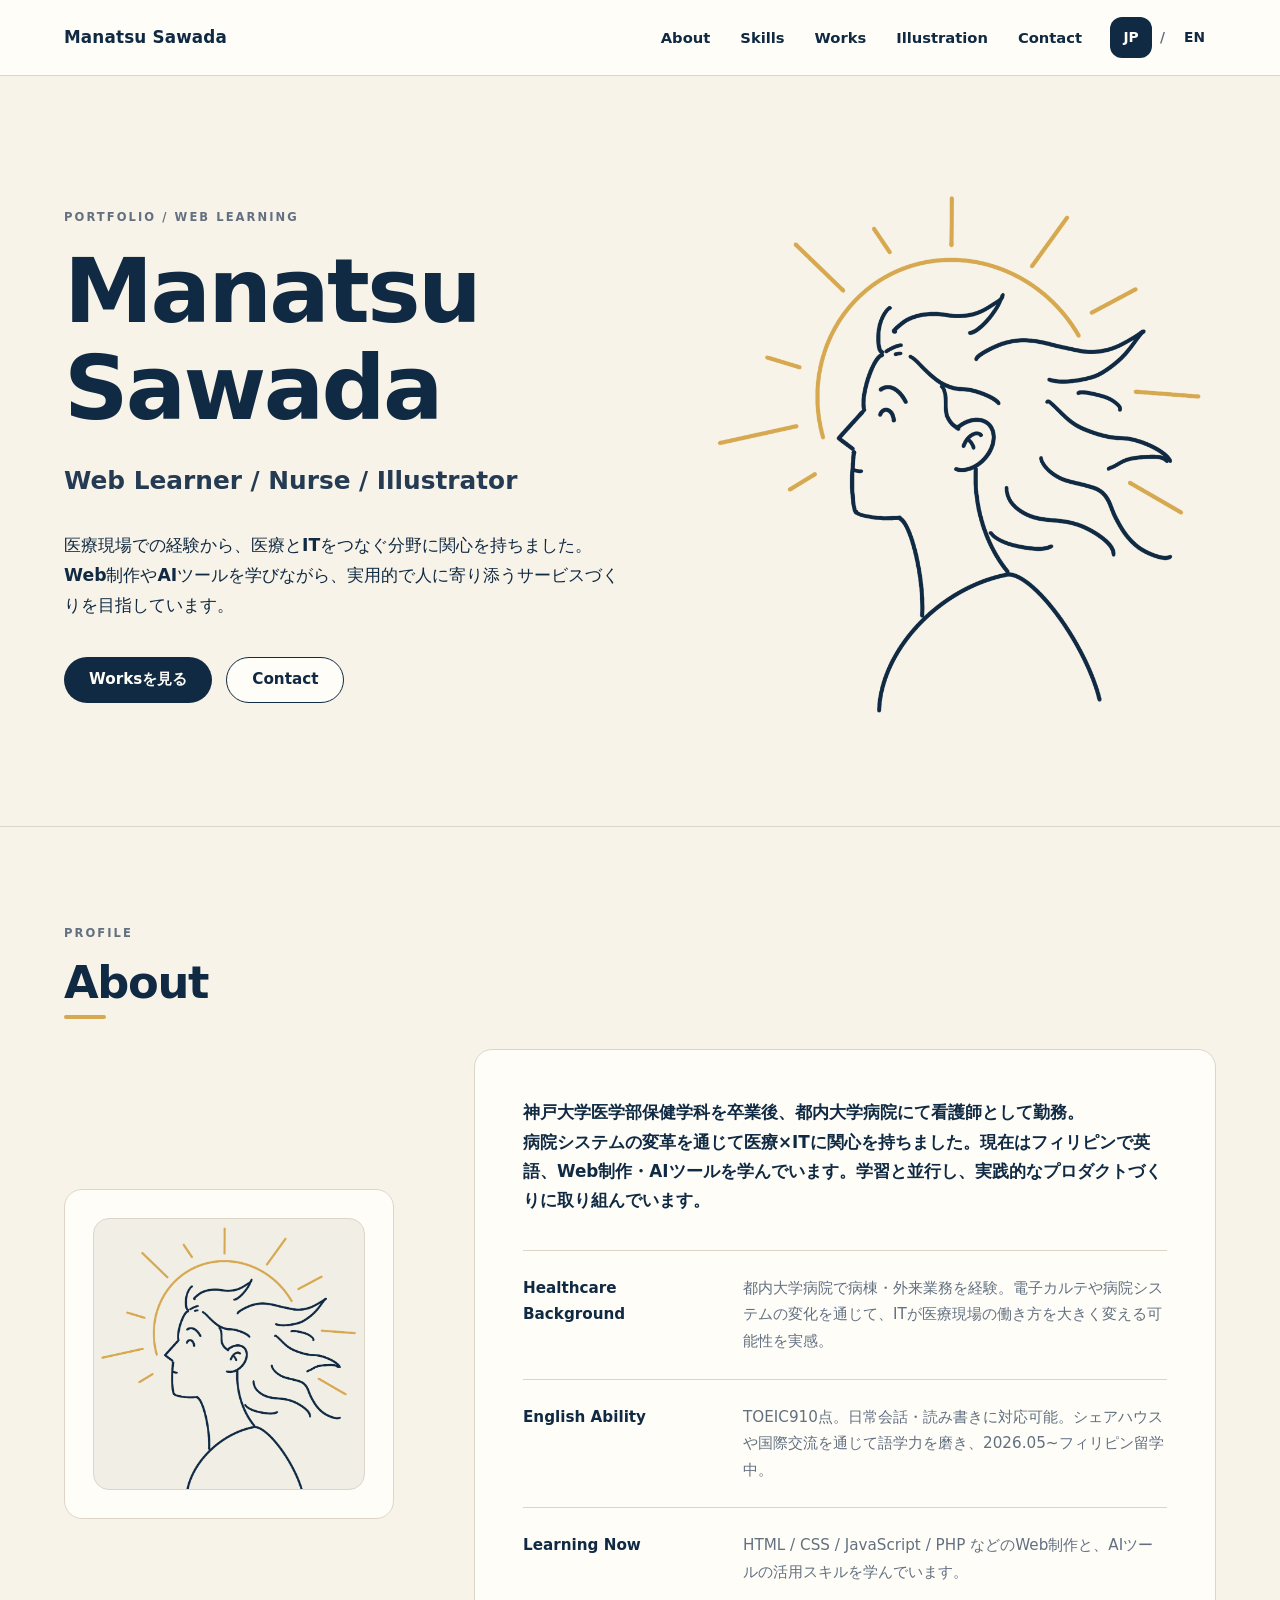
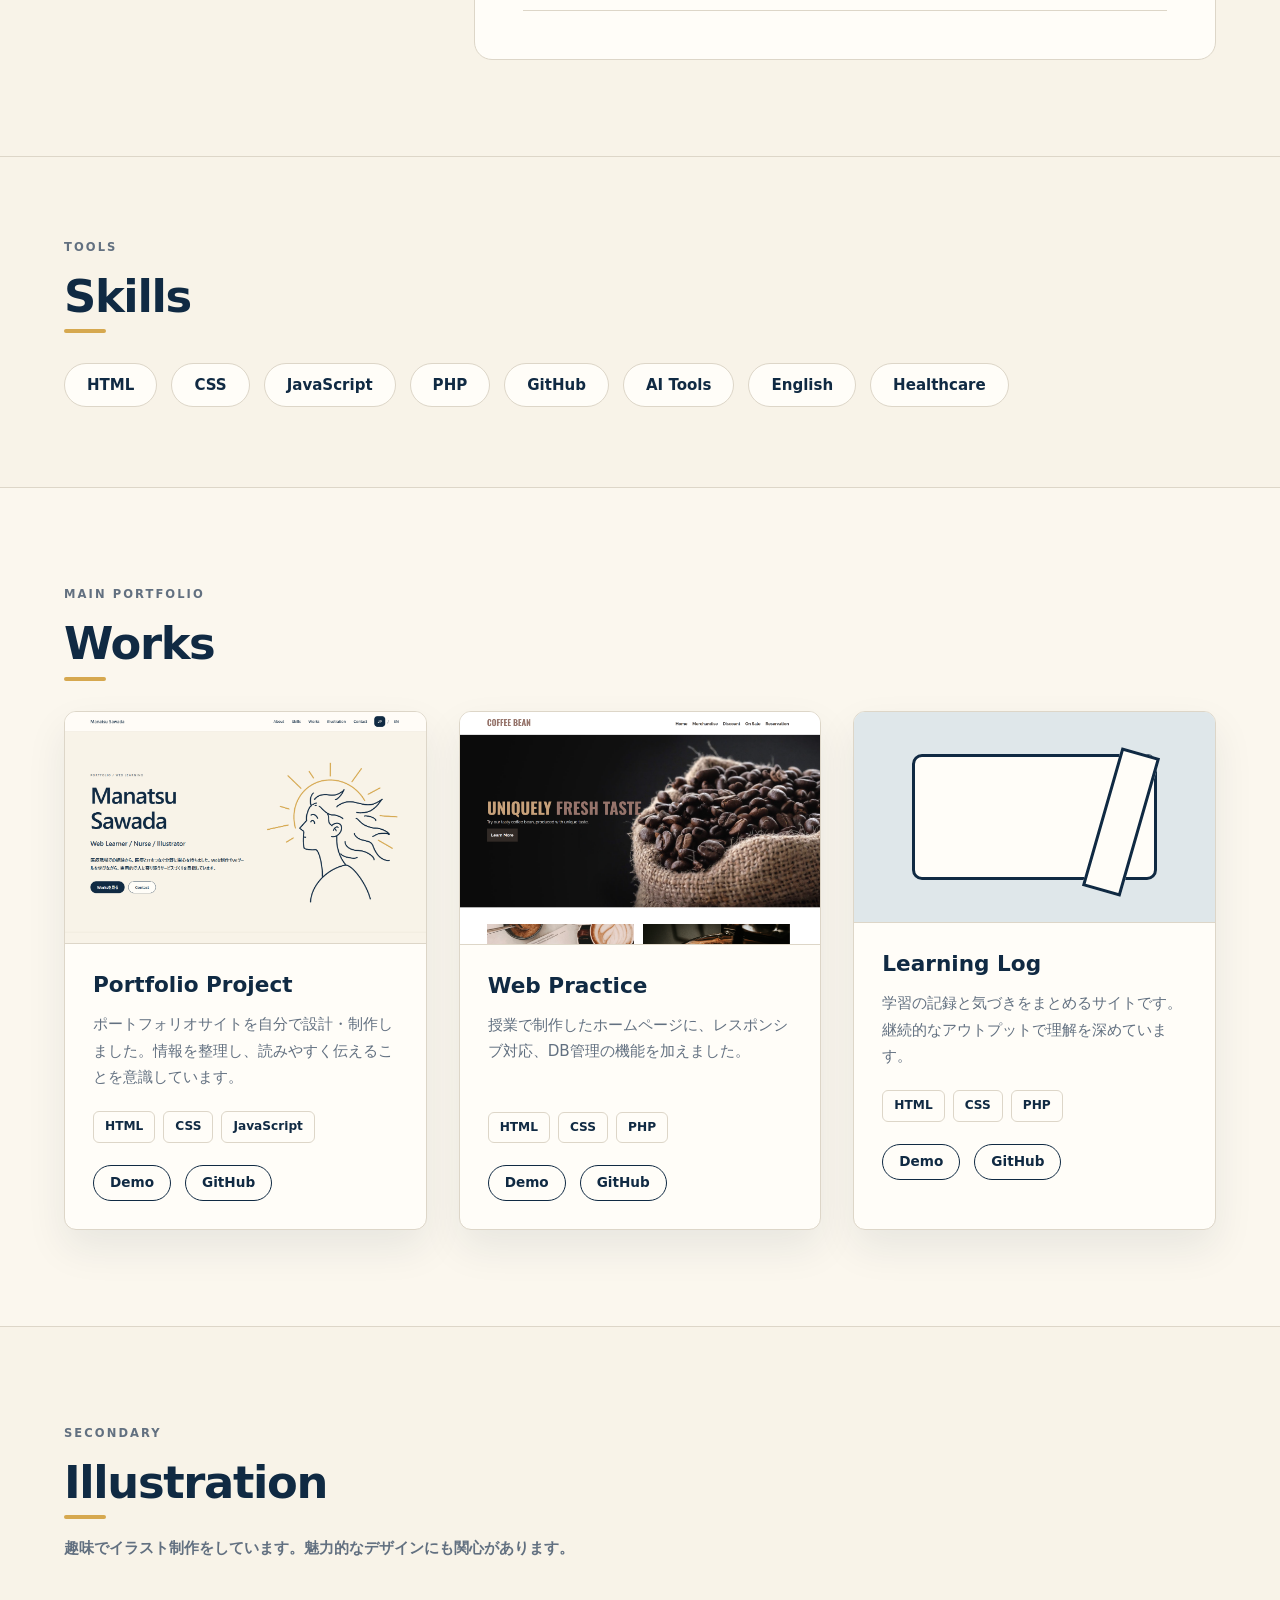
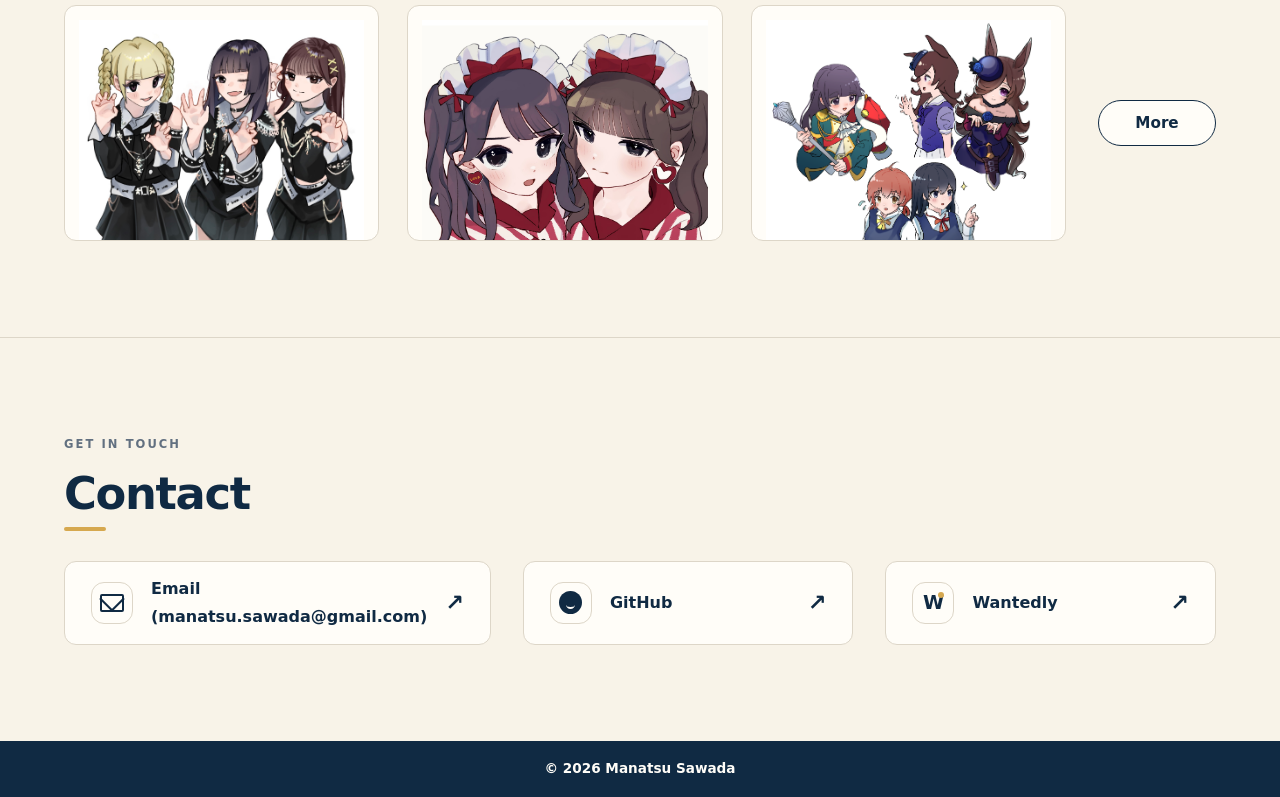
==== index.html @ 0fc1867e "Add portfolio thumbnail image and update layout styles" ====
<!DOCTYPE html>
<html lang="ja">
  <head>
    <meta charset="UTF-8" />
    <meta name="viewport" content="width=device-width, initial-scale=1.0" />
    <meta
      name="description"
      content="Manatsu Sawadaのポートフォリオサイト。看護師経験を活かしながらWeb制作とAIツールを学ぶWeb学習者の自己紹介・制作実績サイトです。"
    />
    <title>Manatsu Sawada | Portfolio</title>
    <link rel="stylesheet" href="style.css" />
  </head>
  <body>
    <header class="site-header">
      <a class="site-logo" href="#hero" aria-label="Manatsu Sawada home">
        Manatsu Sawada
      </a>

      <button
        class="menu-toggle"
        type="button"
        aria-label="Open navigation"
        aria-controls="site-nav"
        aria-expanded="false"
      >
        <span></span>
        <span></span>
      </button>

      <nav class="site-nav" id="site-nav" aria-label="Main navigation">
        <a href="#about">About</a>
        <a href="#skills">Skills</a>
        <a href="#works">Works</a>
        <a href="#illustration">Illustration</a>
        <a href="#contact">Contact</a>
      </nav>

      <div class="language-switcher" aria-label="Language switcher">
        <button class="lang-button is-active" type="button" data-lang="ja">
          JP
        </button>
        <span aria-hidden="true">/</span>
        <button class="lang-button" type="button" data-lang="en">
          EN
        </button>
      </div>
    </header>

    <main>
      <section class="hero section" id="hero">
        <div class="container hero-grid">
          <div class="hero-copy">
            <p
              class="eyebrow"
              data-i18n
              data-ja="PORTFOLIO / WEB LEARNING"
              data-en="PORTFOLIO / WEB LEARNING"
            >
              PORTFOLIO / WEB LEARNING
            </p>
            <h1>Manatsu Sawada</h1>
            <p class="hero-subtitle">Web Learner / Nurse / Illustrator</p>
            <p
              class="hero-text"
              data-i18n
              data-ja="医療現場での経験から、医療とITをつなぐ分野に関心を持ちました。Web制作やAIツールを学びながら、実用的で人に寄り添うサービスづくりを目指しています。"
              data-en="I am learning web development and AI tools while drawing on my nursing background. I aim to create practical, thoughtful digital work for real people."
            >
              医療現場での経験から、医療とITをつなぐ分野に関心を持ちました。Web制作やAIツールを学びながら、実用的で人に寄り添うサービスづくりを目指しています。
            </p>
            <div class="hero-actions">
              <a
                class="button button-primary"
                href="#works"
                data-i18n
                data-ja="Worksを見る"
                data-en="View Works"
                >Worksを見る</a
              >
              <a
                class="button button-secondary"
                href="#contact"
                data-i18n
                data-ja="Contact"
                data-en="Contact"
                >Contact</a
              >
            </div>
          </div>

          <div class="hero-visual">
            <div class="image-placeholder hero-placeholder">
              <!-- Replace this file later. Recommended: 1200x900px PNG, transparent or warm-white background. -->
              <img
                src="images/Hero_image.png"
                alt="Line illustration for Manatsu Sawada portfolio"
                onerror="this.parentElement.classList.add('is-missing'); this.remove()"
              />
            </div>
          </div>
        </div>
      </section>

      <section class="section" id="about">
        <div class="container">
          <div class="section-heading">
            <p class="eyebrow">PROFILE</p>
            <h2 data-i18n data-ja="About" data-en="About">About</h2>
          </div>
          <div class="about-grid">
            <div class="portrait-card">
              <div class="image-placeholder portrait-placeholder">
                <img
                  src="images/Hero_image.png"
                  alt="Portrait illustration of Manatsu Sawada"
                  onerror="this.parentElement.classList.add('is-missing'); this.remove()"
                />
              </div>
            </div>
            <div class="about-content">
              <p
                class="lead"
                data-i18n
                data-ja="神戸大学医学部保健学科を卒業後、都内大学病院にて看護師として勤務。
病院システムの変革を通じて医療×ITに関心を持ちました。現在はフィリピンで英語、Web制作・AIツールを学んでいます。学習と並行し、実践的なプロダクトづくりに取り組んでいます。"
                data-en="With clinical nursing experience, I want to deliver useful information and systems through the web. I am currently learning web development and AI tools while practicing clear, user-friendly production."
              >
                神戸大学医学部保健学科を卒業後、都内大学病院にて看護師として勤務。
病院システムの変革を通じて医療×ITに関心を持ちました。現在はフィリピンで英語、Web制作・AIツールを学んでいます。学習と並行し、実践的なプロダクトづくりに取り組んでいます。
              </p>
              <div class="profile-list">
                <article>
                  <h3>Healthcare Background</h3>
                  <p
                    data-i18n
                    data-ja="都内大学病院で病棟・外来業務を経験。電子カルテや病院システムの変化を通じて、ITが医療現場の働き方を大きく変える可能性を実感。"
                    data-en="Experienced inpatient and outpatient nursing at a university hospital in Tokyo. Through changes in electronic medical records and hospital systems, recognized how technology can transform healthcare workflows."
                  >
                    都内大学病院で病棟・外来業務を経験。電子カルテや病院システムの変化を通じて、ITが医療現場の働き方を大きく変える可能性を実感。
                  </p>
                </article>
                <article>
                  <h3>English Ability</h3>
                  <p
                    data-i18n
                    data-ja="TOEIC910点。日常会話・読み書きに対応可能。シェアハウスや国際交流を通じて語学力を磨き、2026.05~フィリピン留学中。"
                    data-en="TOEIC 910. Able to handle daily conversation, reading, and writing. Currently studying English and IT in the Philippines."
                  >
                    TOEIC910点。日常会話・読み書きに対応可能。シェアハウスや国際交流を通じて語学力を磨き、2026.05~フィリピン留学中。
                  </p>
                </article>
                <article>
                  <h3>Learning Now</h3>
                  <p
                    data-i18n
                    data-ja="HTML / CSS / JavaScript / PHP などのWeb制作と、AIツールの活用スキルを学んでいます。"
                    data-en="I am learning HTML, CSS, JavaScript, PHP, and practical ways to use AI tools in web production."
                  >
                    HTML / CSS / JavaScript / PHP などのWeb制作と、AIツールの活用スキルを学んでいます。
                  </p>
                </article>
              </div>
            </div>
          </div>
        </div>
      </section>

      <section class="section section-compact" id="skills">
        <div class="container">
          <div class="section-heading">
            <p class="eyebrow">TOOLS</p>
            <h2 data-i18n data-ja="Skills" data-en="Skills">Skills</h2>
          </div>
          <ul class="skill-tags" aria-label="Skills">
            <li>HTML</li>
            <li>CSS</li>
            <li>JavaScript</li>
            <li>PHP</li>
            <li>GitHub</li>
            <li>AI Tools</li>
            <li>English</li>
            <li>Healthcare</li>
          </ul>
        </div>
      </section>

      <section class="section works-section" id="works">
        <div class="container">
          <div class="section-heading">
            <p class="eyebrow">MAIN PORTFOLIO</p>
            <h2 data-i18n data-ja="Works" data-en="Works">Works</h2>
          </div>
          <div class="works-grid">
            <article class="work-card">
              <div class="work-visual work-thumbnail">
                <img
                  src="images/my-portfolio-thumbnail.png"
                  alt="Portfolio Project website thumbnail"
                  onerror="this.parentElement.classList.add('is-missing'); this.remove()"
                />
              </div>
              <div class="work-body">
                <h3
                  data-i18n
                  data-ja="Portfolio Project"
                  data-en="Portfolio Project"
                >
                  Portfolio Project
                </h3>
                <p
                  data-i18n
                  data-ja="ポートフォリオサイトを自分で設計・制作しました。情報を整理し、読みやすく伝えることを意識しています。"
                  data-en="A self-designed portfolio site focused on organizing information and communicating clearly."
                >
                  ポートフォリオサイトを自分で設計・制作しました。情報を整理し、読みやすく伝えることを意識しています。
                </p>
                <ul class="mini-tags">
                  <li>HTML</li>
                  <li>CSS</li>
                  <li>JavaScript</li>
                </ul>
                <div class="card-actions">
                  <a href="#" class="text-link">Demo</a>
                  <a href="#" class="text-link">GitHub</a>
                </div>
              </div>
            </article>

            <article class="work-card">
              <div class="work-visual responsive-window work-thumbnail">
                <img
                  src="images/coffee-bean-thumbnail.png"
                  alt="Coffee Bean website thumbnail"
                  onerror="this.parentElement.classList.add('is-missing'); this.remove()"
                />
              </div>
              <div class="work-body">
                <h3 data-i18n data-ja="Web Practice" data-en="Web Practice">
                  Web Practice
                </h3>
                <p
                  data-i18n
                  data-ja="授業で制作したホームページに、レスポンシブ対応、DB管理の機能を加えました。"
                  data-en="A practice project for responsive websites, focused on layout, UI structure, and clear interaction."
                >
                  授業で制作したホームページに、レスポンシブ対応、DB管理の機能を加えました。
                </p>
                <ul class="mini-tags">
                  <li>HTML</li>
                  <li>CSS</li>
                  <!-- <li>JavaScript</li> -->
                  <li>PHP</li>
                </ul>
                <div class="card-actions">
                  <a
                    href="https://coffee-bean-demo.freedev.app/index.php"
                    class="text-link"
                    target="_blank"
                    rel="noopener noreferrer"
                    >Demo</a
                  >
                  <a
                    href="https://github.com/manatsu-sawada/coffee-bean.github.io"
                    class="text-link"
                    target="_blank"
                    rel="noopener noreferrer"
                    >GitHub</a
                  >
                </div>
              </div>
            </article>

            <article class="work-card">
              <div class="work-visual note-window" aria-hidden="true"></div>
              <div class="work-body">
                <h3 data-i18n data-ja="Learning Log" data-en="Learning Log">
                  Learning Log
                </h3>
                <p
                  data-i18n
                  data-ja="学習の記録と気づきをまとめるサイトです。継続的なアウトプットで理解を深めています。"
                  data-en="A learning log concept for recording progress, notes, and reflections through continuous output."
                >
                  学習の記録と気づきをまとめるサイトです。継続的なアウトプットで理解を深めています。
                </p>
                <ul class="mini-tags">
                  <li>HTML</li>
                  <li>CSS</li>
                  <li>PHP</li>
                </ul>
                <div class="card-actions">
                  <a href="#" class="text-link">Demo</a>
                  <a href="#" class="text-link">GitHub</a>
                </div>
              </div>
            </article>
          </div>
        </div>
      </section>

      <section class="section illustration-section" id="illustration">
        <div class="container">
          <div class="section-heading">
            <p class="eyebrow">SECONDARY</p>
            <h2 data-i18n data-ja="Illustration" data-en="Illustration">
              Illustration
            </h2>
            <p
              class="section-description"
              data-i18n
              data-ja="趣味でイラスト制作をしています。魅力的なデザインにも関心があります。"
              data-en="I create illustrations as a hobby and am interested in appealing, thoughtful design."
            >
              趣味でイラスト制作をしています。魅力的なデザインにも関心があります。
            </p>
          </div>
          <div class="illustration-layout">
            <div class="illustration-grid">
              <button class="image-placeholder illustration-placeholder illustration-trigger" type="button" aria-label="Open illustration 1">
                <img
                  src="assets/images/idol/noronoro.PNG"
                  alt="Illustration work thumbnail 1"
                  onerror="this.parentElement.classList.add('is-missing'); this.remove()"
                />
              </button>
              <button class="image-placeholder illustration-placeholder illustration-trigger" type="button" aria-label="Open illustration 2">
                <img
                  src="assets/images/idol/kou2_choucreme.PNG"
                  alt="Illustration work thumbnail 2"
                  onerror="this.parentElement.classList.add('is-missing'); this.remove()"
                />
              </button>
              <button class="image-placeholder illustration-placeholder illustration-trigger" type="button" aria-label="Open illustration 3">
                <img
                  src="assets/images/anime/favorite_chara.PNG"
                  alt="Illustration work thumbnail 3"
                  onerror="this.parentElement.classList.add('is-missing'); this.remove()"
                />
              </button>
            </div>
            <a
              class="button button-secondary more-button"
              href="illustration/index.html"
              data-i18n
              data-ja="More"
              data-en="More"
              >More</a
            >
          </div>
        </div>
      </section>

      <section class="section contact-section" id="contact">
        <div class="container">
          <div class="section-heading">
            <p class="eyebrow">GET IN TOUCH</p>
            <h2 data-i18n data-ja="Contact" data-en="Contact">Contact</h2>
          </div>
          <div class="contact-grid">
            <a
              class="contact-card"
              href="https://mail.google.com/mail/?view=cm&fs=1&to=manatsu.sawada@gmail.com"
              target="_blank"
              rel="noopener noreferrer"
            >
              <span class="icon icon-mail" aria-hidden="true"></span>
              <span>Email (manatsu.sawada@gmail.com)</span>
              <span class="arrow" aria-hidden="true">↗</span>
            </a>
            <a
              class="contact-card"
              href="https://github.com/manatsu-sawada"
              target="_blank"
              rel="noopener noreferrer"
            >
              <span class="icon icon-github" aria-hidden="true"></span>
              <span>GitHub</span>
              <span class="arrow" aria-hidden="true">↗</span>
            </a>
            <a
              class="contact-card"
              href="https://www.wantedly.com/id/mn_sawada_g"
              target="_blank"
              rel="noopener noreferrer"
            >
              <span class="icon icon-wantedly" aria-hidden="true">W</span>
              <span>Wantedly</span>
              <span class="arrow" aria-hidden="true">↗</span>
            </a>
          </div>
        </div>
      </section>
    </main>

    <footer class="site-footer">
      <p>© 2026 Manatsu Sawada</p>
    </footer>

    <div class="image-modal" aria-hidden="true">
      <button class="modal-close" type="button" aria-label="Close expanded image">
        ×
      </button>
      <img src="" alt="" />
    </div>

    <script src="script.js"></script>
  </body>
</html>
---- style.css ----
:root {
  --bg: #f8f3e8;
  --paper: #fffdf8;
  --paper-muted: #f1eee6;
  --navy: #102a43;
  --navy-soft: #243b53;
  --text: #1f2933;
  --muted: #627080;
  --line: #ddd6c8;
  --mustard: #d6a84f;
  --taupe: #b59b7b;
  --beige: #e8ddce;
  --blue-gray: #dfe7ea;
  --shadow: 0 18px 40px rgba(16, 42, 67, 0.08);
  --radius: 12px;
  --container: 1200px;
}

* {
  box-sizing: border-box;
}

html {
  scroll-behavior: smooth;
}

body {
  margin: 0;
  background: var(--bg);
  color: var(--text);
  font-family: system-ui, -apple-system, BlinkMacSystemFont, "Segoe UI", sans-serif;
  line-height: 1.75;
  overflow-x: hidden;
}

img {
  display: block;
  max-width: 100%;
}

a {
  color: inherit;
  text-decoration: none;
}

.container {
  width: min(var(--container), calc(100% - clamp(56px, 10vw, 128px)));
  margin-inline: auto;
}

.section {
  padding: 96px 0;
  border-top: 1px solid var(--line);
}

.section-compact {
  padding: 80px 0;
}

.site-header {
  position: sticky;
  top: 0;
  z-index: 10;
  display: grid;
  grid-template-columns: auto 1fr auto;
  align-items: center;
  gap: 28px;
  min-height: 76px;
  padding: 0 max(clamp(28px, 5vw, 64px), calc((100vw - var(--container)) / 2));
  background: rgba(255, 253, 248, 0.94);
  border-bottom: 1px solid var(--line);
  backdrop-filter: blur(12px);
}

.site-logo {
  color: var(--navy);
  font-size: 1.05rem;
  font-weight: 800;
  letter-spacing: 0.01em;
}

.site-nav {
  display: flex;
  justify-content: flex-end;
  gap: 30px;
  color: var(--navy);
  font-size: 0.92rem;
  font-weight: 700;
}

.site-nav a {
  position: relative;
  padding: 8px 0;
}

.site-nav a::after {
  position: absolute;
  right: 0;
  bottom: 2px;
  left: 0;
  height: 2px;
  background: var(--mustard);
  content: "";
  opacity: 0;
  transform: scaleX(0.4);
  transition: 0.2s ease;
}

.site-nav a:hover::after,
.site-nav a:focus-visible::after {
  opacity: 1;
  transform: scaleX(1);
}

.language-switcher {
  display: inline-flex;
  align-items: center;
  gap: 8px;
  color: var(--muted);
  font-size: 0.86rem;
  font-weight: 800;
}

.lang-button {
  min-width: 42px;
  padding: 8px 11px;
  border: 0;
  border-radius: 12px;
  background: transparent;
  color: var(--navy);
  cursor: pointer;
  font: inherit;
}

.lang-button.is-active {
  background: var(--navy);
  color: var(--paper);
}

.menu-toggle {
  display: none;
  width: 42px;
  height: 42px;
  border: 1px solid var(--line);
  border-radius: 12px;
  background: var(--paper);
}

.menu-toggle span {
  display: block;
  width: 18px;
  height: 2px;
  margin: 5px auto;
  background: var(--navy);
}

.hero {
  padding: 104px 0 96px;
  border-top: 0;
}

.hero-grid {
  display: grid;
  grid-template-columns: minmax(0, 1fr) minmax(360px, 0.9fr);
  align-items: center;
  gap: 72px;
}

.eyebrow {
  margin: 0 0 16px;
  color: var(--muted);
  font-size: 0.72rem;
  font-weight: 800;
  letter-spacing: 0.18em;
  text-transform: uppercase;
}

.hero h1,
.section-heading h2 {
  margin: 0;
  color: var(--navy);
  line-height: 1.08;
  letter-spacing: -0.03em;
}

.hero h1 {
  max-width: 720px;
  font-size: clamp(3.1rem, 7vw, 5.6rem);
  font-weight: 850;
}

.hero-subtitle {
  margin: 22px 0 0;
  color: var(--navy-soft);
  font-size: clamp(1.18rem, 2vw, 1.55rem);
  font-weight: 800;
}

.hero-text {
  max-width: 640px;
  margin: 28px 0 0;
  color: var(--navy);
  font-size: 1.08rem;
  font-weight: 550;
}

.hero-actions,
.card-actions {
  display: flex;
  flex-wrap: wrap;
  gap: 14px;
}

.hero-actions {
  margin-top: 36px;
}

.button {
  display: inline-flex;
  align-items: center;
  justify-content: center;
  min-height: 46px;
  padding: 0 25px;
  border-radius: 999px;
  font-size: 0.95rem;
  font-weight: 800;
}

.button-primary {
  background: var(--navy);
  color: var(--paper);
}

.hero-actions .button-primary {
  transition:
    background-color 0.18s ease,
    color 0.18s ease,
    transform 0.18s ease;
}

.hero-actions .button-primary:hover,
.hero-actions .button-primary:focus-visible {
  background: var(--mustard);
  color: var(--navy);
  transform: translateY(-1px);
}

.button-secondary {
  border: 1px solid var(--navy);
  background: var(--paper);
  color: var(--navy);
}

.icon {
  position: relative;
  display: inline-grid;
  place-items: center;
  width: 42px;
  height: 42px;
  border: 1px solid var(--line);
  border-radius: 13px;
  background: var(--paper);
  color: var(--navy);
  font-size: 1.2rem;
  font-weight: 900;
}

.icon-mail::before {
  width: 20px;
  height: 14px;
  border: 2px solid currentColor;
  border-radius: 2px;
  content: "";
}

.icon-mail::after {
  position: absolute;
  width: 16px;
  height: 16px;
  border-right: 2px solid currentColor;
  border-bottom: 2px solid currentColor;
  content: "";
  transform: translateY(-4px) rotate(45deg);
}

.icon-github::before {
  width: 23px;
  height: 23px;
  border-radius: 50%;
  background: var(--navy);
  content: "";
}

.icon-github::after {
  position: absolute;
  width: 9px;
  height: 5px;
  border-bottom: 2px solid var(--paper);
  border-radius: 0 0 12px 12px;
  content: "";
  transform: translateY(3px);
}

.icon-wantedly {
  border-color: var(--line);
}

.icon-wantedly::after {
  position: absolute;
  top: 9px;
  right: 9px;
  width: 6px;
  height: 6px;
  border-radius: 50%;
  background: var(--mustard);
  content: "";
}

.hero-visual {
  position: relative;
  overflow: visible;
}

.hero-visual::before {
  display: none;
  content: none;
}

.image-placeholder {
  position: relative;
  display: grid;
  place-items: center;
  overflow: hidden;
  border: 1px solid var(--line);
  background: var(--paper);
}

.image-placeholder img {
  width: 100%;
  height: 100%;
  object-fit: cover;
}

.hero-placeholder {
  min-height: 0;
  border: 0;
  background: transparent;
  overflow: visible;
}

.hero-placeholder img {
  width: 100%;
  height: auto;
  max-height: min(680px, 86vh);
  object-fit: contain;
}

.hero-placeholder.is-missing::before {
  width: min(440px, 90%);
  height: 300px;
  border: 4px solid var(--navy);
  border-radius: 26px;
  background:
    linear-gradient(135deg, transparent 47%, var(--mustard) 48% 51%, transparent 52%),
    linear-gradient(var(--line), var(--line)) 54px 82px / calc(100% - 108px) 2px no-repeat,
    var(--paper);
  box-shadow: 22px 20px 0 rgba(181, 155, 123, 0.18);
  content: "";
}

.hero-placeholder.is-missing::after {
  position: absolute;
  right: 10%;
  top: 10%;
  width: 132px;
  height: 132px;
  border-radius: 50%;
  background: var(--mustard);
  box-shadow:
    0 -62px 0 -61px var(--mustard),
    62px 0 0 -61px var(--mustard),
    0 62px 0 -61px var(--mustard),
    -62px 0 0 -61px var(--mustard);
  content: "";
}

.section-heading {
  margin-bottom: 42px;
}

.section-heading h2 {
  position: relative;
  display: inline-block;
  font-size: clamp(2rem, 4vw, 2.8rem);
  font-weight: 850;
}

.section-heading h2::after {
  position: absolute;
  bottom: -12px;
  left: 0;
  width: 42px;
  height: 4px;
  border-radius: 99px;
  background: var(--mustard);
  content: "";
}

.section-description {
  max-width: 560px;
  margin: 28px 0 0;
  color: var(--muted);
  font-size: 0.95rem;
  font-weight: 600;
  line-height: 1.8;
}

.about-grid {
  display: grid;
  grid-template-columns: 330px minmax(0, 1fr);
  gap: 80px;
  align-items: center;
}

.portrait-card,
.about-content,
.work-card,
.contact-card {
  border: 1px solid var(--line);
  background: var(--paper);
}

.portrait-card {
  padding: 28px;
  border-radius: 18px;
}

.portrait-placeholder {
  aspect-ratio: 1;
  border-radius: 16px;
  background: var(--paper-muted);
}

.portrait-placeholder.is-missing::before {
  width: 46%;
  aspect-ratio: 1;
  border-radius: 50%;
  background: var(--mustard);
  content: "";
  opacity: 0.9;
}

.portrait-placeholder.is-missing::after {
  position: absolute;
  bottom: 22%;
  width: 56%;
  height: 34%;
  border: 4px solid var(--navy);
  border-top: 0;
  border-radius: 0 0 90px 90px;
  content: "";
}

.about-content {
  padding: 48px;
  border-radius: 18px;
}

.lead {
  margin: 0 0 34px;
  color: var(--navy);
  font-size: 1.05rem;
  font-weight: 600;
  white-space: pre-line;
}

.profile-list {
  display: grid;
  gap: 0;
  border-top: 1px solid var(--line);
}

.profile-list article {
  display: grid;
  grid-template-columns: 190px 1fr;
  gap: 30px;
  padding: 24px 0;
  border-bottom: 1px solid var(--line);
}

.profile-list h3,
.profile-list p {
  margin: 0;
}

.profile-list h3 {
  color: var(--navy);
  font-size: 0.95rem;
}

.profile-list p {
  color: var(--muted);
  font-size: 0.95rem;
}

.skill-tags,
.mini-tags {
  display: flex;
  flex-wrap: wrap;
  gap: 14px;
  padding: 0;
  margin: 0;
  list-style: none;
}

.skill-tags li,
.mini-tags li {
  border: 1px solid var(--line);
  background: var(--paper);
  color: var(--navy);
  font-weight: 800;
}

.skill-tags li {
  padding: 8px 22px;
  border-radius: 999px;
  font-size: 0.94rem;
}

.works-section {
  background: rgba(255, 253, 248, 0.38);
}

.works-grid {
  display: grid;
  grid-template-columns: repeat(3, 1fr);
  gap: 32px;
}

.work-card {
  display: grid;
  overflow: hidden;
  border-radius: var(--radius);
  box-shadow: var(--shadow);
}

.work-visual {
  min-height: 190px;
  border-bottom: 1px solid var(--line);
  background: var(--blue-gray);
}

.work-thumbnail {
  display: grid;
  place-items: center;
  overflow: hidden;
}

.work-thumbnail img {
  width: 100%;
  height: 100%;
  object-fit: cover;
}

.code-window,
.responsive-window,
.note-window {
  position: relative;
}

.responsive-window:not(.is-missing)::before,
.responsive-window:not(.is-missing)::after {
  content: none;
}

.code-window::before,
.responsive-window::before,
.note-window::before {
  position: absolute;
  inset: 42px 58px;
  border: 3px solid var(--navy);
  border-radius: 10px;
  background: var(--paper);
  content: "";
}

.code-window::after {
  position: absolute;
  left: 50%;
  top: 50%;
  color: var(--navy);
  content: "</>";
  font-size: 3rem;
  font-weight: 700;
  transform: translate(-50%, -38%);
}

.responsive-window::after {
  position: absolute;
  right: 78px;
  bottom: 36px;
  width: 52px;
  height: 92px;
  border: 3px solid var(--navy);
  border-radius: 12px;
  background: var(--paper);
  content: "";
}

.note-window::after {
  position: absolute;
  right: 74px;
  top: 38px;
  width: 34px;
  height: 138px;
  border: 3px solid var(--navy);
  background: var(--paper);
  content: "";
  transform: rotate(16deg);
}

.work-body {
  padding: 28px;
}

.work-body h3 {
  margin: 0 0 12px;
  color: var(--navy);
  font-size: 1.35rem;
  line-height: 1.25;
}

.work-body p {
  min-height: 82px;
  margin: 0 0 18px;
  color: var(--muted);
  font-size: 0.95rem;
}

.mini-tags {
  gap: 8px;
  margin-bottom: 22px;
}

.mini-tags li {
  padding: 4px 11px;
  border-radius: 6px;
  font-size: 0.76rem;
}

.text-link {
  display: inline-flex;
  align-items: center;
  min-height: 36px;
  padding: 0 16px;
  border: 1px solid var(--navy);
  border-radius: 999px;
  color: var(--navy);
  font-size: 0.85rem;
  font-weight: 800;
}

.illustration-layout {
  display: grid;
  grid-template-columns: 1fr auto;
  gap: 32px;
  align-items: center;
}

.illustration-grid {
  display: grid;
  grid-template-columns: repeat(3, 1fr);
  gap: 28px;
}

.illustration-placeholder {
  width: 100%;
  aspect-ratio: 4 / 3;
  padding: 14px;
  border-radius: var(--radius);
  background: var(--paper);
  cursor: zoom-in;
  transition:
    border-color 0.2s ease,
    box-shadow 0.2s ease,
    transform 0.2s ease;
}

.illustration-placeholder:hover,
.illustration-placeholder:focus-visible {
  border-color: var(--navy);
  box-shadow: 0 14px 30px rgba(16, 42, 67, 0.1);
  transform: translateY(-2px);
}

.illustration-placeholder img {
  object-fit: contain;
}

.illustration-placeholder.is-missing::before {
  width: 42%;
  height: 42%;
  border-radius: 50%;
  background: var(--beige, #e8ddce);
  content: "";
}

.illustration-placeholder.is-missing::after {
  position: absolute;
  width: 52%;
  height: 34%;
  border: 3px solid var(--navy);
  border-top: 0;
  border-radius: 0 0 80px 80px;
  content: "";
  opacity: 0.85;
  transform: rotate(-10deg);
}

.more-button {
  min-width: 118px;
}

.image-modal {
  position: fixed;
  inset: 0;
  z-index: 50;
  display: none;
  place-items: center;
  padding: 28px;
  background: rgba(16, 42, 67, 0.72);
}

.image-modal.is-open {
  display: grid;
}

.image-modal img {
  max-width: min(1100px, 94vw);
  max-height: 86vh;
  border-radius: var(--radius);
  background: var(--paper);
  box-shadow: 0 24px 70px rgba(0, 0, 0, 0.28);
  object-fit: contain;
}

.modal-close {
  position: fixed;
  top: 20px;
  right: 20px;
  width: 44px;
  height: 44px;
  border: 1px solid rgba(255, 255, 255, 0.45);
  border-radius: 50%;
  background: var(--paper);
  color: var(--navy);
  cursor: pointer;
  font-size: 1.8rem;
  line-height: 1;
}

.contact-grid {
  display: grid;
  grid-template-columns: repeat(3, 1fr);
  gap: 32px;
}

.contact-card {
  display: grid;
  grid-template-columns: auto 1fr auto;
  align-items: center;
  gap: 18px;
  min-height: 84px;
  padding: 0 26px;
  border-radius: var(--radius);
  color: var(--navy);
  font-weight: 850;
}

.contact-card .arrow {
  font-size: 1.4rem;
}

.site-footer {
  display: grid;
  min-height: 56px;
  place-items: center;
  background: var(--navy);
  color: var(--paper);
  font-size: 0.85rem;
  font-weight: 650;
}

:focus-visible {
  outline: 3px solid rgba(214, 168, 79, 0.65);
  outline-offset: 4px;
}

@media (max-width: 960px) {
  .site-header {
    grid-template-columns: auto auto auto;
  }

  .menu-toggle {
    display: block;
    justify-self: end;
  }

  .site-nav {
    position: absolute;
    top: 76px;
    right: 24px;
    left: 24px;
    display: none;
    flex-direction: column;
    gap: 8px;
    padding: 20px;
    border: 1px solid var(--line);
    border-radius: var(--radius);
    background: var(--paper);
    box-shadow: var(--shadow);
  }

  .site-nav.is-open {
    display: flex;
  }

  .hero-grid,
  .about-grid {
    grid-template-columns: 1fr;
  }

  .hero-grid {
    gap: 44px;
  }

  .hero-placeholder {
    min-height: 0;
  }

  .about-grid {
    gap: 28px;
  }

  .portrait-card {
    max-width: 320px;
  }

  .works-grid,
  .contact-grid {
    grid-template-columns: 1fr;
  }

  .illustration-layout {
    grid-template-columns: 1fr;
  }
}

@media (max-width: 640px) {
  .container {
    width: min(100% - 32px, var(--container));
  }

  .section {
    padding: 72px 0;
  }

  .site-header {
    gap: 12px;
    padding-inline: 16px;
  }

  .site-logo {
    font-size: 0.95rem;
  }

  .language-switcher {
    gap: 4px;
  }

  .lang-button {
    min-width: 36px;
    padding-inline: 8px;
  }

  .hero {
    padding-top: 72px;
  }

  .hero-actions {
    align-items: flex-start;
  }

  .button {
    width: 100%;
  }

  .hero-actions {
    flex-direction: column;
  }

  .profile-list article {
    grid-template-columns: 1fr;
    gap: 8px;
  }

  .about-content,
  .work-body {
    padding: 24px;
  }

  .skill-tags {
    gap: 10px;
  }

  .skill-tags li {
    padding: 7px 15px;
    font-size: 0.86rem;
  }

  .illustration-grid {
    grid-template-columns: 1fr;
  }
}
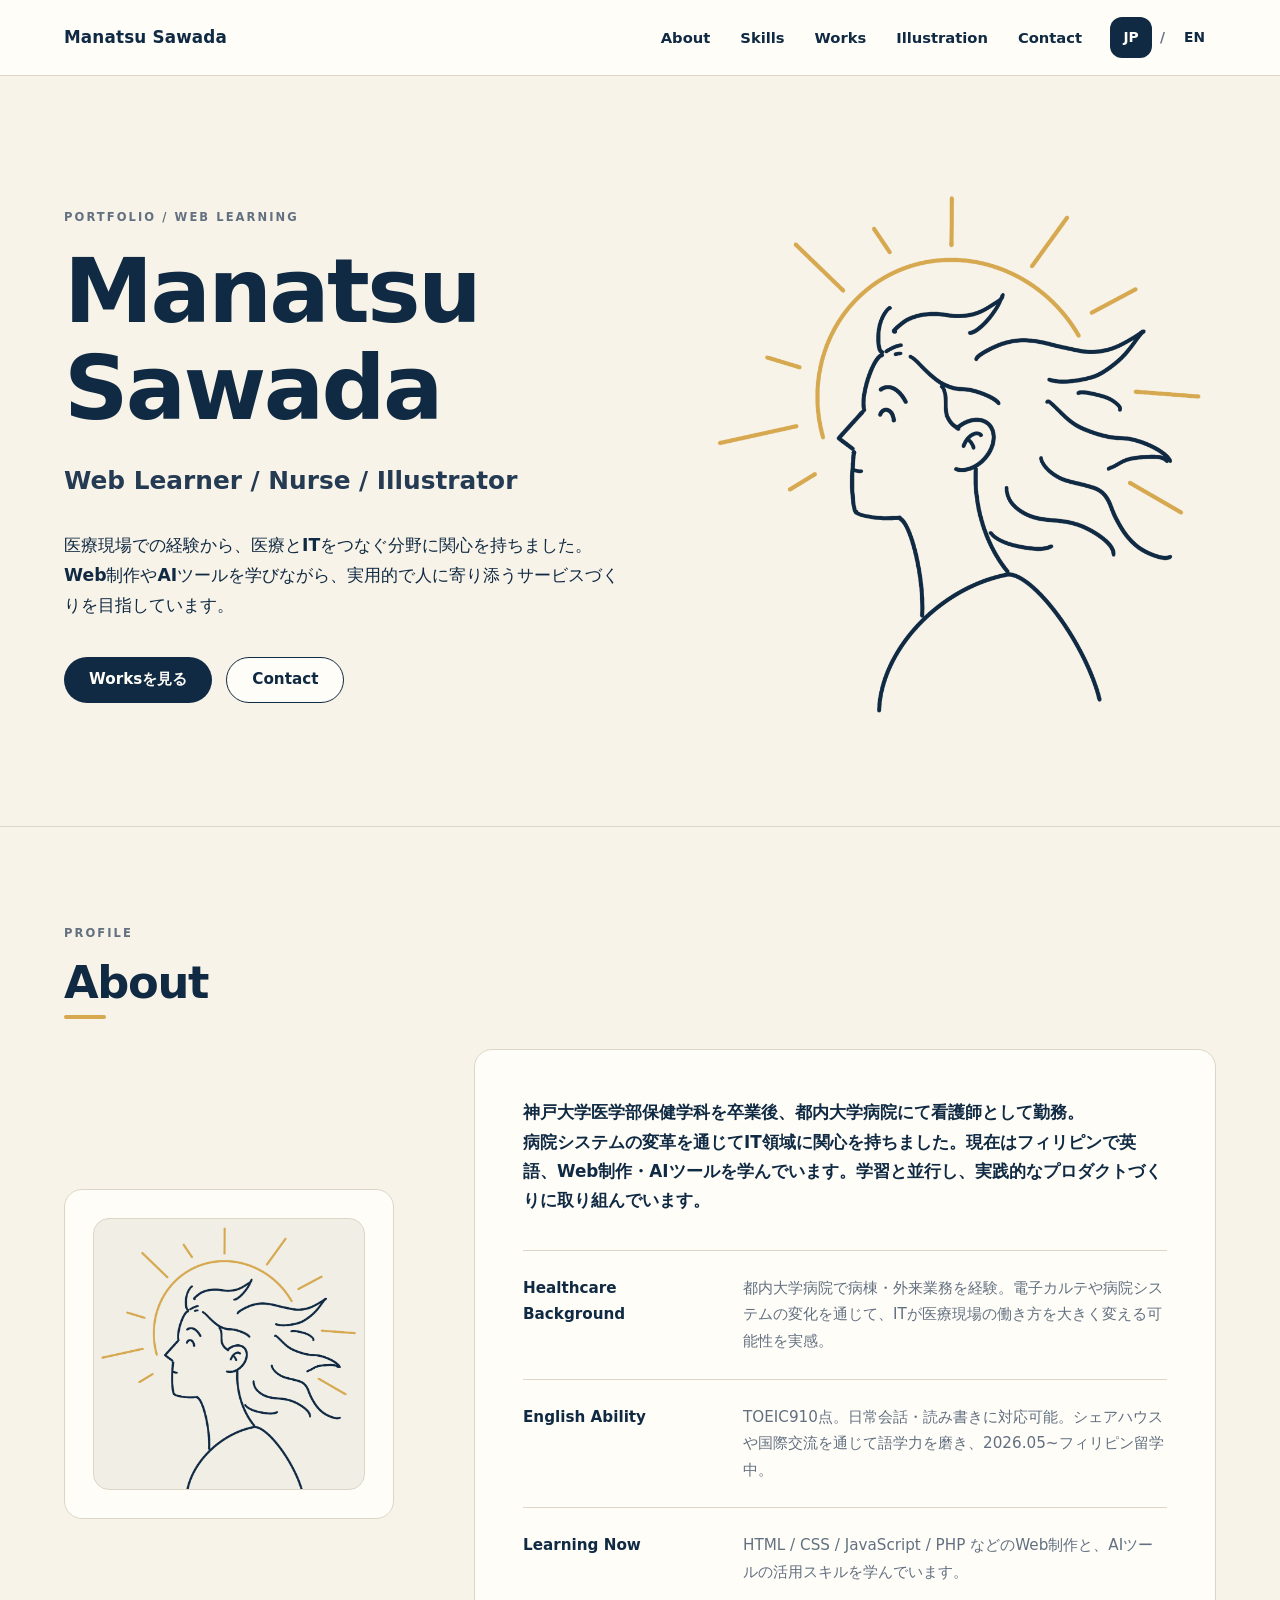
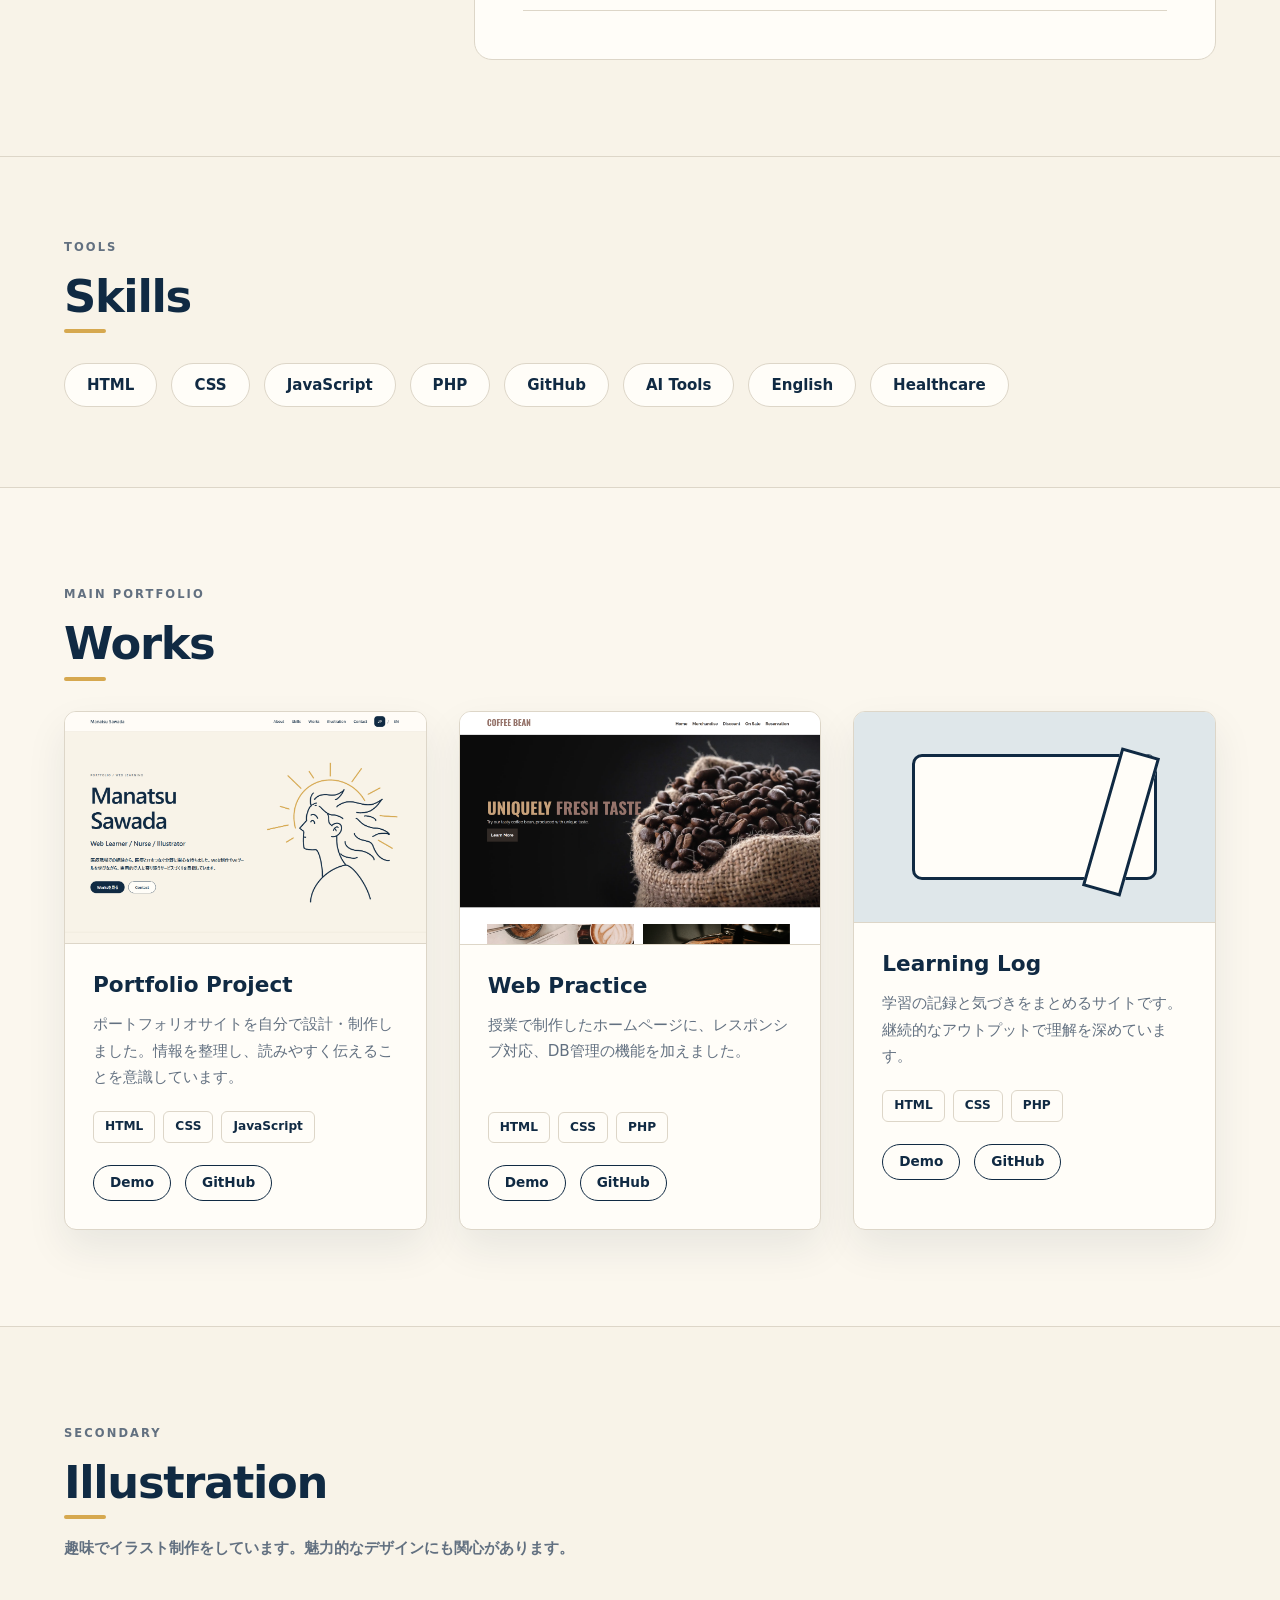
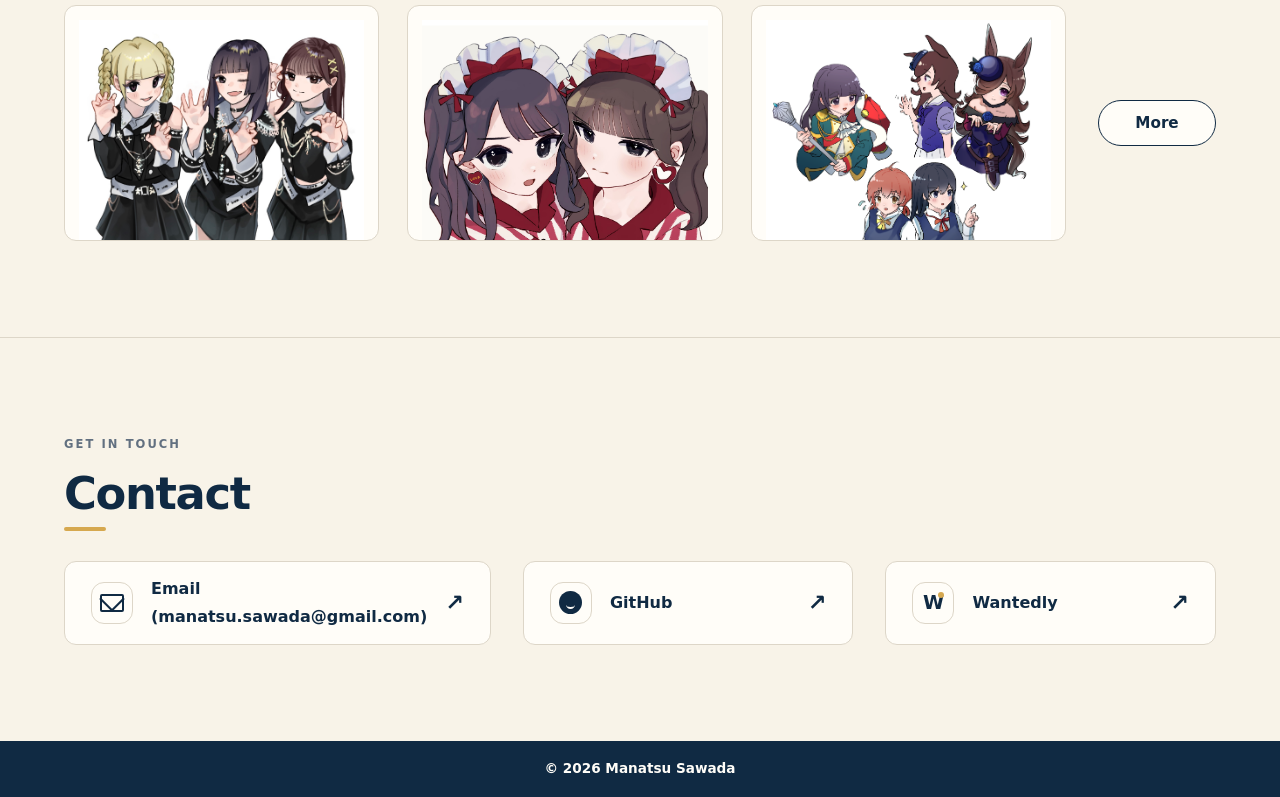
==== commit f6dba88c: "Add README, update HTML structure, and enhance CSS styles for improved layout and responsiveness" ====
--- a/index.html
+++ b/index.html
@@ -122,11 +122,11 @@
                 class="lead"
                 data-i18n
                 data-ja="神戸大学医学部保健学科を卒業後、都内大学病院にて看護師として勤務。
-病院システムの変革を通じて医療×ITに関心を持ちました。現在はフィリピンで英語、Web制作・AIツールを学んでいます。学習と並行し、実践的なプロダクトづくりに取り組んでいます。"
+病院システムの変革を通じてIT領域に関心を持ちました。現在はフィリピンで英語、Web制作・AIツールを学んでいます。学習と並行し、実践的なプロダクトづくりに取り組んでいます。"
                 data-en="With clinical nursing experience, I want to deliver useful information and systems through the web. I am currently learning web development and AI tools while practicing clear, user-friendly production."
               >
                 神戸大学医学部保健学科を卒業後、都内大学病院にて看護師として勤務。
-病院システムの変革を通じて医療×ITに関心を持ちました。現在はフィリピンで英語、Web制作・AIツールを学んでいます。学習と並行し、実践的なプロダクトづくりに取り組んでいます。
+病院システムの変革を通じてIT領域に関心を持ちました。現在はフィリピンで英語、Web制作・AIツールを学んでいます。学習と並行し、実践的なプロダクトづくりに取り組んでいます。
               </p>
               <div class="profile-list">
                 <article>
@@ -220,8 +220,20 @@
                   <li>JavaScript</li>
                 </ul>
                 <div class="card-actions">
-                  <a href="#" class="text-link">Demo</a>
-                  <a href="#" class="text-link">GitHub</a>
+                  <a
+                    href="https://manatsu-sawada.github.io/portfolio/"
+                    class="text-link"
+                    target="_blank"
+                    rel="noopener noreferrer"
+                    >Demo</a
+                  >
+                  <a
+                    href="https://github.com/manatsu-sawada/portfolio"
+                    class="text-link"
+                    target="_blank"
+                    rel="noopener noreferrer"
+                    >GitHub</a
+                  >
                 </div>
               </div>
             </article>
--- a/style.css
+++ b/style.css
@@ -726,9 +726,11 @@
   inset: 0;
   z-index: 50;
   display: none;
-  place-items: center;
-  padding: 28px;
+  align-items: center;
+  justify-items: center;
+  padding: 76px 24px 32px;
   background: rgba(16, 42, 67, 0.72);
+  overflow: auto;
 }
 
 .image-modal.is-open {
@@ -736,8 +738,12 @@
 }
 
 .image-modal img {
-  max-width: min(1100px, 94vw);
-  max-height: 86vh;
+  display: block;
+  width: auto;
+  height: auto;
+  max-width: min(1100px, calc(100vw - 48px));
+  max-height: calc(100vh - 108px);
+  margin: auto;
   border-radius: var(--radius);
   background: var(--paper);
   box-shadow: 0 24px 70px rgba(0, 0, 0, 0.28);
@@ -861,6 +867,14 @@
     width: min(100% - 32px, var(--container));
   }
 
+  .contact-section .container {
+    width: min(100% - 48px, var(--container));
+  }
+
+  .hero-visual {
+    display: none;
+  }
+
   .section {
     padding: 72px 0;
   }
@@ -921,4 +935,17 @@
   .illustration-grid {
     grid-template-columns: 1fr;
   }
-}
+
+  .contact-grid {
+    gap: 18px;
+  }
+
+  .contact-card {
+    min-height: 96px;
+    padding: 18px 22px;
+  }
+
+  .contact-card span:not(.icon):not(.arrow) {
+    overflow-wrap: anywhere;
+  }
+}
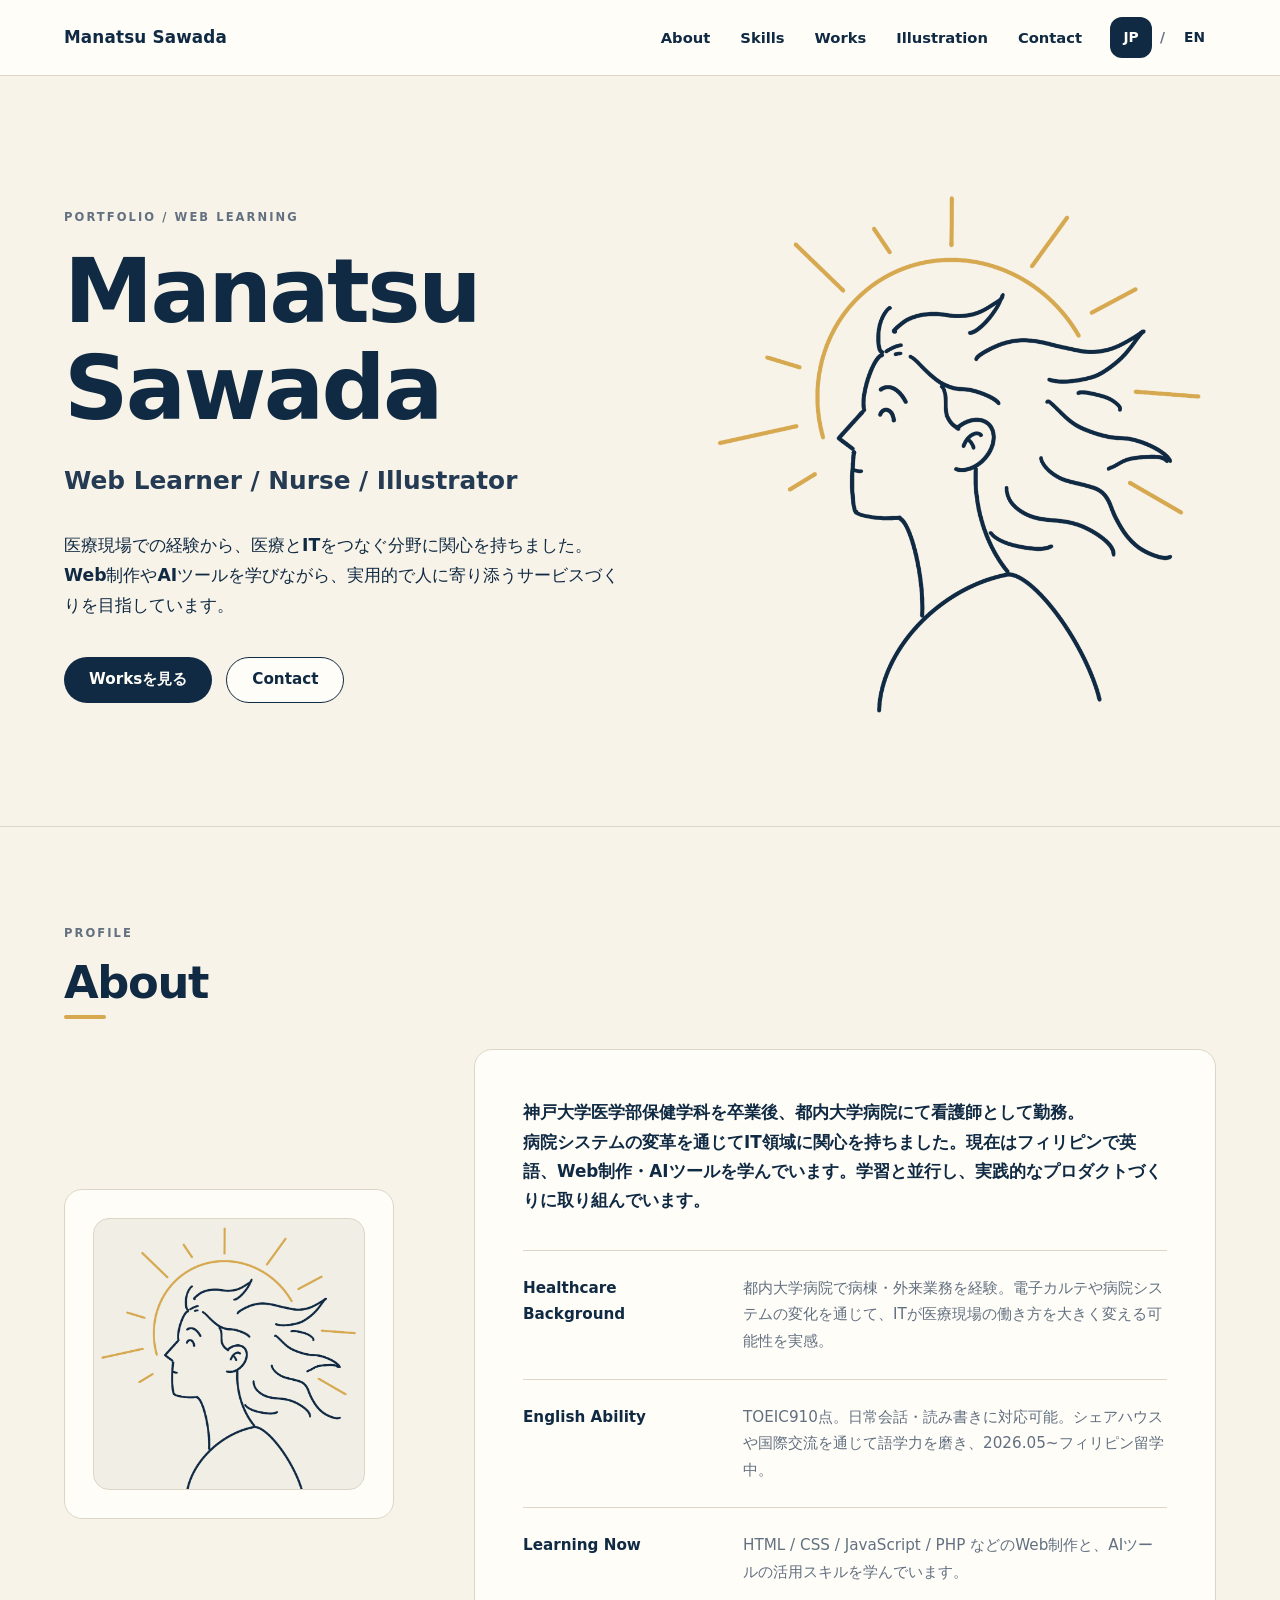
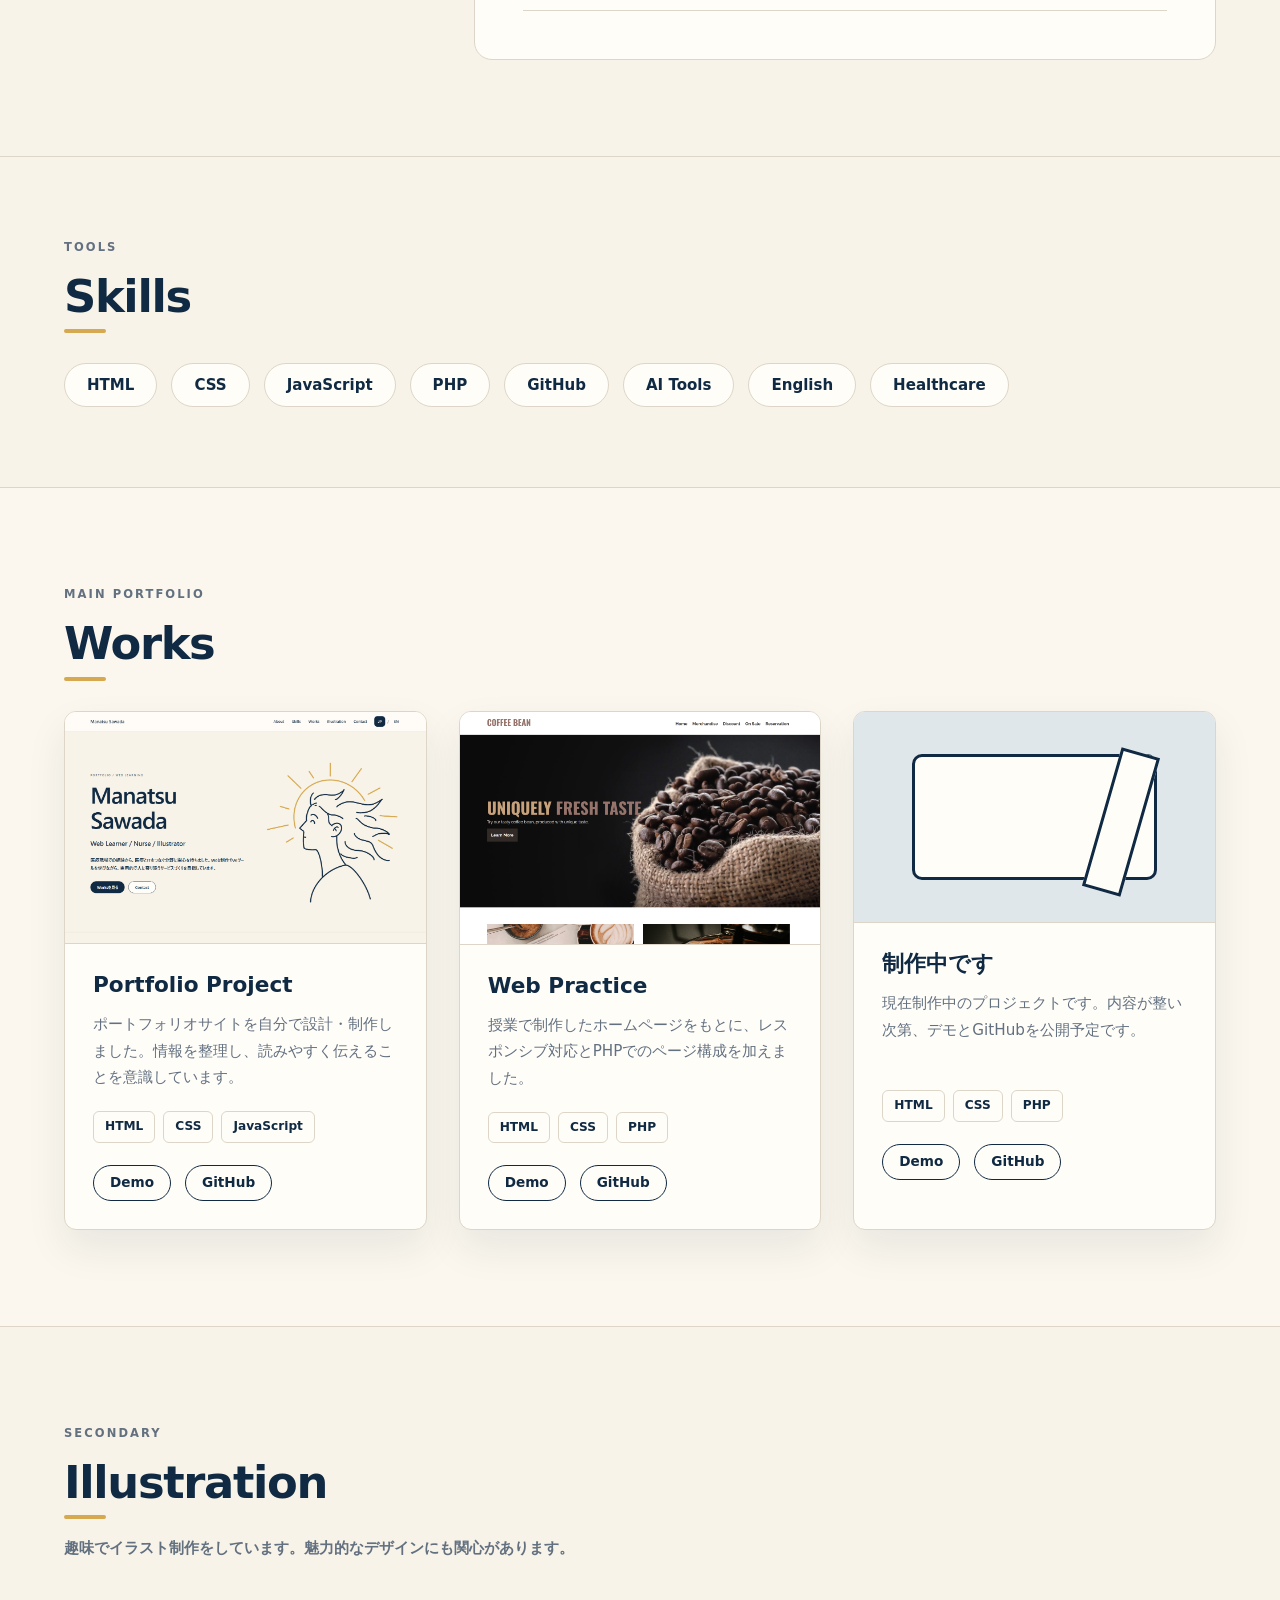
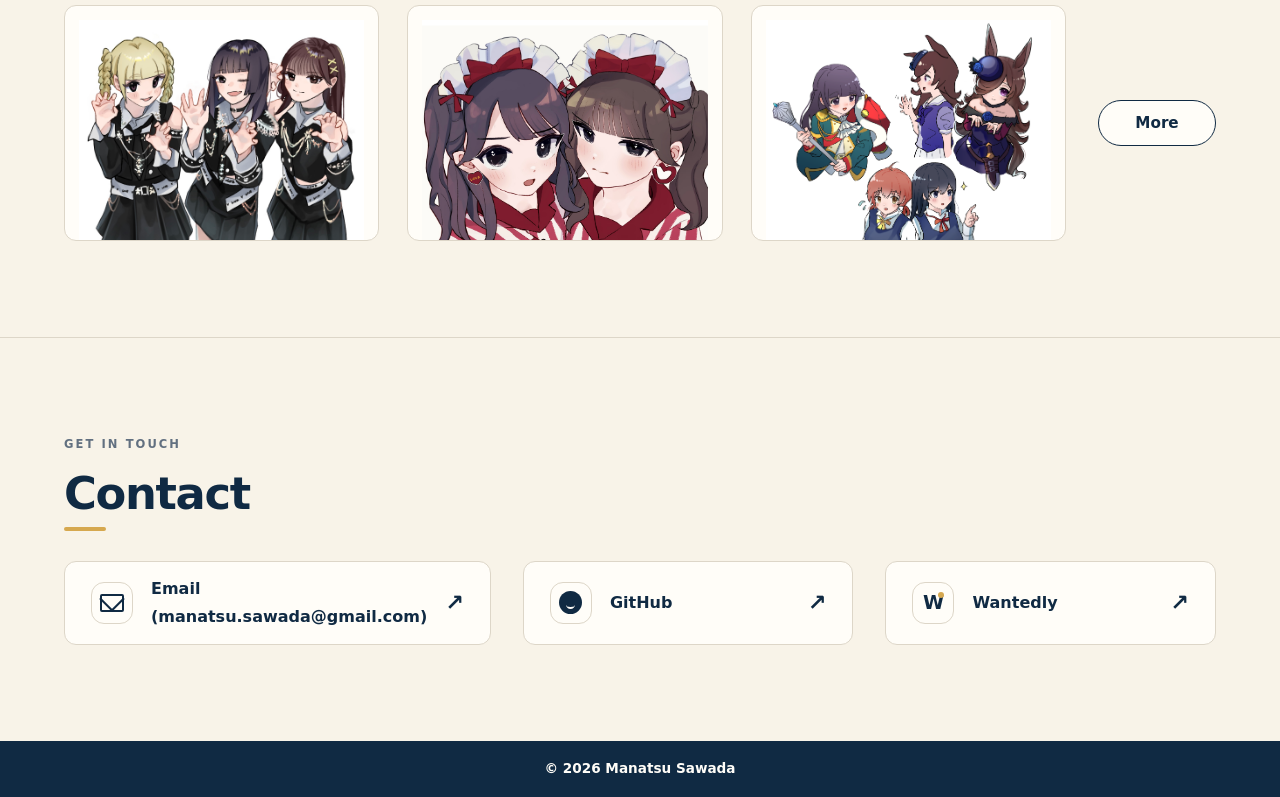
==== commit 96bd09a7: "Add admin demo image and update project descriptions for clarity and progress status" ====
--- a/index.html
+++ b/index.html
@@ -252,10 +252,10 @@
                 </h3>
                 <p
                   data-i18n
-                  data-ja="授業で制作したホームページに、レスポンシブ対応、DB管理の機能を加えました。"
-                  data-en="A practice project for responsive websites, focused on layout, UI structure, and clear interaction."
+                  data-ja="授業で制作したホームページをもとに、レスポンシブ対応とPHPでのページ構成を加えました。"
+                  data-en="A practice project for responsive websites, focused on layout, PHP page structure, and clear interaction."
                 >
-                  授業で制作したホームページに、レスポンシブ対応、DB管理の機能を加えました。
+                  授業で制作したホームページをもとに、レスポンシブ対応とPHPでのページ構成を加えました。
                 </p>
                 <ul class="mini-tags">
                   <li>HTML</li>
@@ -285,15 +285,15 @@
             <article class="work-card">
               <div class="work-visual note-window" aria-hidden="true"></div>
               <div class="work-body">
-                <h3 data-i18n data-ja="Learning Log" data-en="Learning Log">
-                  Learning Log
+                <h3 data-i18n data-ja="制作中です" data-en="In Progress">
+                  制作中です
                 </h3>
                 <p
                   data-i18n
-                  data-ja="学習の記録と気づきをまとめるサイトです。継続的なアウトプットで理解を深めています。"
-                  data-en="A learning log concept for recording progress, notes, and reflections through continuous output."
+                  data-ja="現在制作中のプロジェクトです。内容が整い次第、デモとGitHubを公開予定です。"
+                  data-en="This project is currently in progress. Demo and GitHub links will be added once it is ready."
                 >
-                  学習の記録と気づきをまとめるサイトです。継続的なアウトプットで理解を深めています。
+                  現在制作中のプロジェクトです。内容が整い次第、デモとGitHubを公開予定です。
                 </p>
                 <ul class="mini-tags">
                   <li>HTML</li>
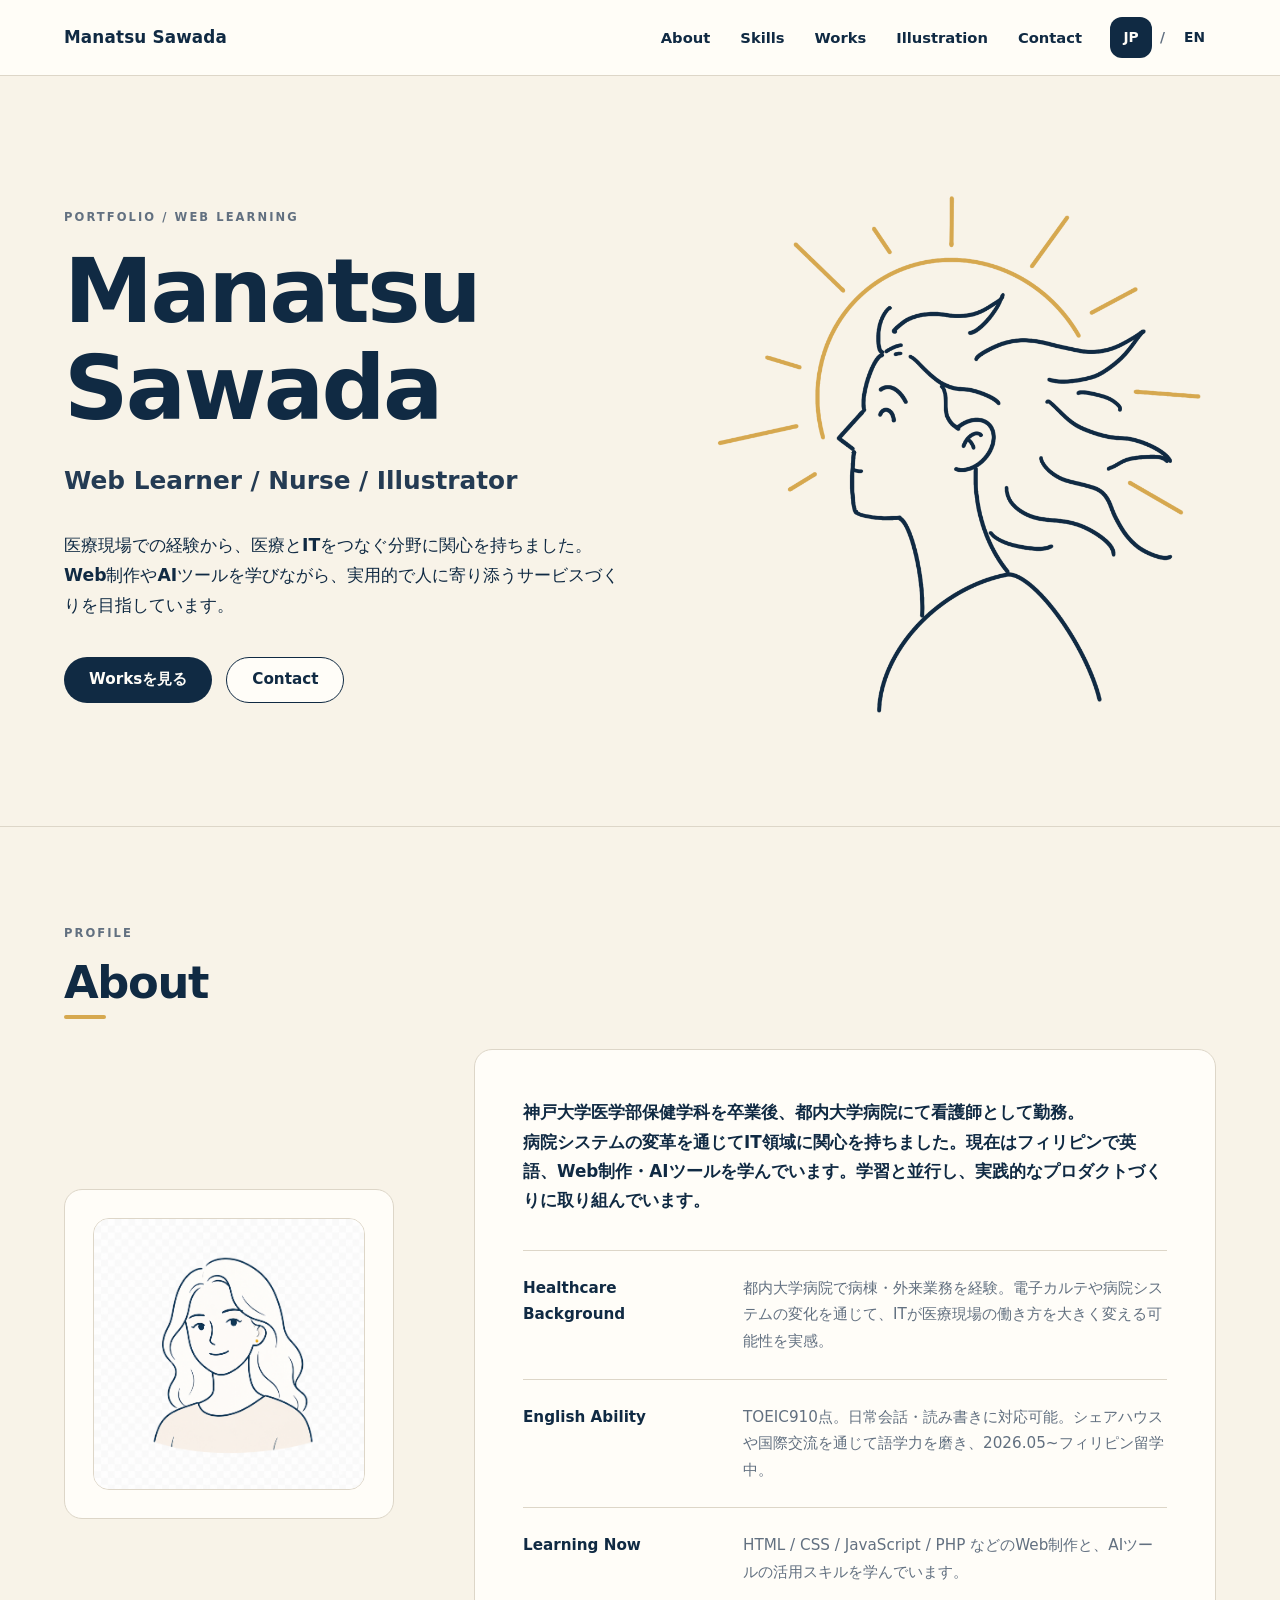
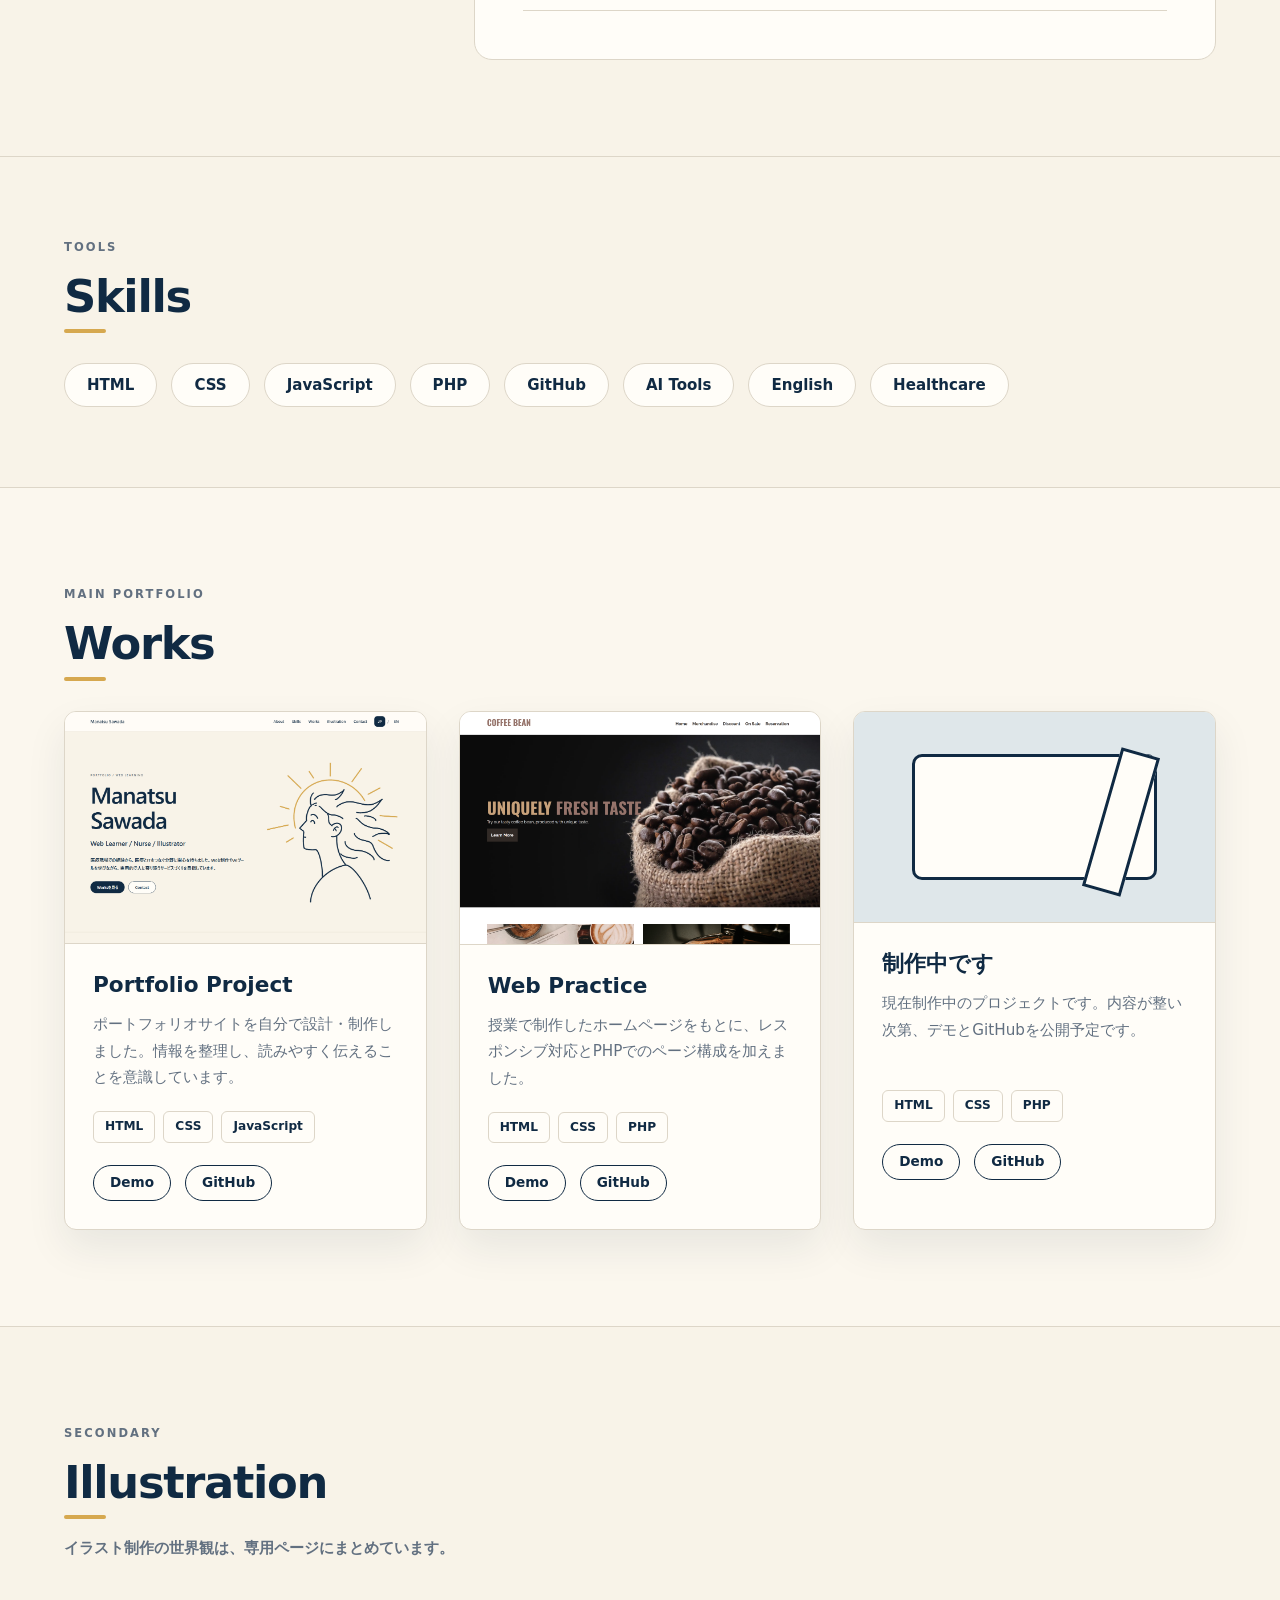
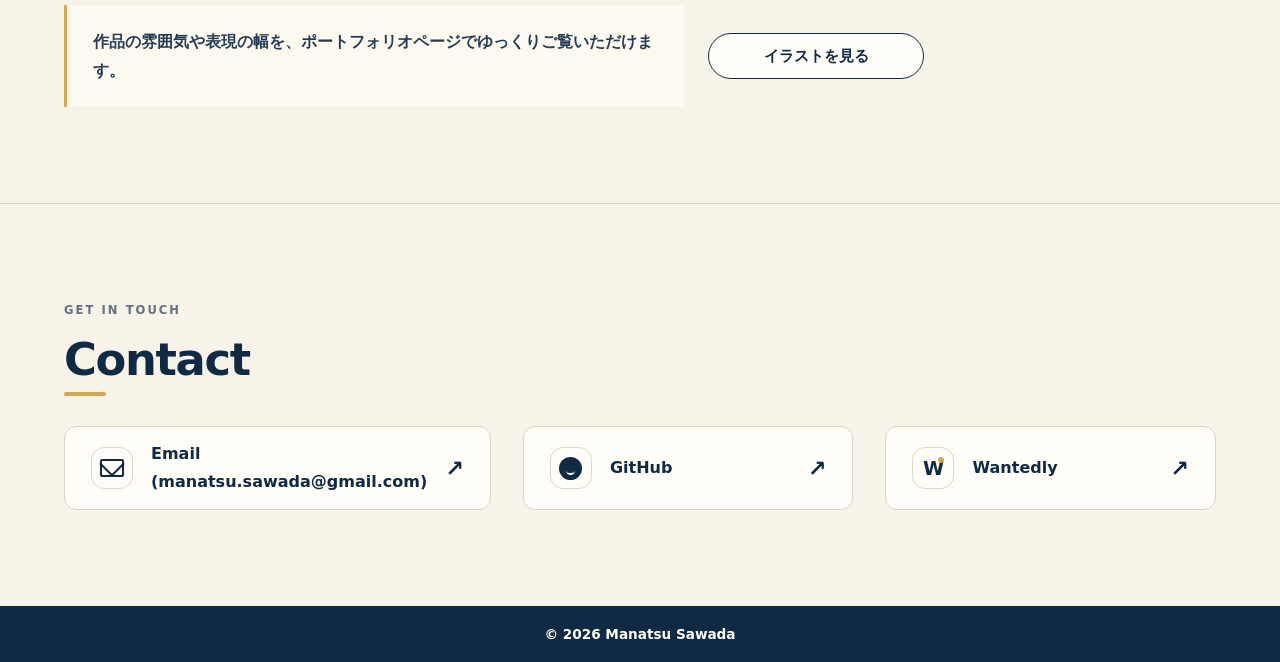
==== commit 4c9552f9: "プロフィール画像を追加し、ポートフォリオのHTML構造とスタイルを改善" ====
--- a/index.html
+++ b/index.html
@@ -111,7 +111,7 @@
             <div class="portrait-card">
               <div class="image-placeholder portrait-placeholder">
                 <img
-                  src="images/Hero_image.png"
+                  src="images/profile_image.png"
                   alt="Portrait illustration of Manatsu Sawada"
                   onerror="this.parentElement.classList.add('is-missing'); this.remove()"
                 />
@@ -320,43 +320,29 @@
             <p
               class="section-description"
               data-i18n
-              data-ja="趣味でイラスト制作をしています。魅力的なデザインにも関心があります。"
-              data-en="I create illustrations as a hobby and am interested in appealing, thoughtful design."
-            >
-              趣味でイラスト制作をしています。魅力的なデザインにも関心があります。
+              data-ja="&#12452;&#12521;&#12473;&#12488;&#21046;&#20316;&#12398;&#19990;&#30028;&#35251;&#12399;&#12289;&#23554;&#29992;&#12506;&#12540;&#12472;&#12395;&#12414;&#12392;&#12417;&#12390;&#12356;&#12414;&#12377;&#12290;"
+              data-en="A quiet visual archive of personal illustration work, shaped with mood, detail, and a soft sense of story."
+            >
+              &#12452;&#12521;&#12473;&#12488;&#21046;&#20316;&#12398;&#19990;&#30028;&#35251;&#12399;&#12289;&#23554;&#29992;&#12506;&#12540;&#12472;&#12395;&#12414;&#12392;&#12417;&#12390;&#12356;&#12414;&#12377;&#12290;
             </p>
           </div>
           <div class="illustration-layout">
-            <div class="illustration-grid">
-              <button class="image-placeholder illustration-placeholder illustration-trigger" type="button" aria-label="Open illustration 1">
-                <img
-                  src="assets/images/idol/noronoro.PNG"
-                  alt="Illustration work thumbnail 1"
-                  onerror="this.parentElement.classList.add('is-missing'); this.remove()"
-                />
-              </button>
-              <button class="image-placeholder illustration-placeholder illustration-trigger" type="button" aria-label="Open illustration 2">
-                <img
-                  src="assets/images/idol/kou2_choucreme.PNG"
-                  alt="Illustration work thumbnail 2"
-                  onerror="this.parentElement.classList.add('is-missing'); this.remove()"
-                />
-              </button>
-              <button class="image-placeholder illustration-placeholder illustration-trigger" type="button" aria-label="Open illustration 3">
-                <img
-                  src="assets/images/anime/favorite_chara.PNG"
-                  alt="Illustration work thumbnail 3"
-                  onerror="this.parentElement.classList.add('is-missing'); this.remove()"
-                />
-              </button>
+            <div class="illustration-cta-copy">
+              <p
+                data-i18n
+                data-ja="&#20316;&#21697;&#12398;&#38640;&#22258;&#27671;&#12420;&#34920;&#29694;&#12398;&#24133;&#12434;&#12289;&#12509;&#12540;&#12488;&#12501;&#12457;&#12522;&#12458;&#12506;&#12540;&#12472;&#12391;&#12422;&#12387;&#12367;&#12426;&#12372;&#35239;&#12356;&#12383;&#12384;&#12369;&#12414;&#12377;&#12290;"
+                data-en="Step into a curated illustration portfolio that complements the technical work with a lighter, more personal creative voice."
+              >
+                &#20316;&#21697;&#12398;&#38640;&#22258;&#27671;&#12420;&#34920;&#29694;&#12398;&#24133;&#12434;&#12289;&#12509;&#12540;&#12488;&#12501;&#12457;&#12522;&#12458;&#12506;&#12540;&#12472;&#12391;&#12422;&#12387;&#12367;&#12426;&#12372;&#35239;&#12356;&#12383;&#12384;&#12369;&#12414;&#12377;&#12290;
+              </p>
             </div>
             <a
-              class="button button-secondary more-button"
+              class="button button-secondary illustration-cta-button"
               href="illustration/index.html"
               data-i18n
-              data-ja="More"
-              data-en="More"
-              >More</a
+              data-ja="&#12452;&#12521;&#12473;&#12488;&#12434;&#35211;&#12427;"
+              data-en="View Illustration Portfolio"
+              >&#12452;&#12521;&#12473;&#12488;&#12434;&#35211;&#12427;</a
             >
           </div>
         </div>
@@ -408,13 +394,6 @@
       <p>© 2026 Manatsu Sawada</p>
     </footer>
 
-    <div class="image-modal" aria-hidden="true">
-      <button class="modal-close" type="button" aria-label="Close expanded image">
-        ×
-      </button>
-      <img src="" alt="" />
-    </div>
-
     <script src="script.js"></script>
   </body>
 </html>
--- a/style.css
+++ b/style.css
@@ -662,107 +662,42 @@
 
 .illustration-layout {
   display: grid;
-  grid-template-columns: 1fr auto;
-  gap: 32px;
+  grid-template-columns: minmax(0, 620px) auto;
+  gap: 24px;
   align-items: center;
-}
-
-.illustration-grid {
-  display: grid;
-  grid-template-columns: repeat(3, 1fr);
-  gap: 28px;
-}
-
-.illustration-placeholder {
-  width: 100%;
-  aspect-ratio: 4 / 3;
-  padding: 14px;
-  border-radius: var(--radius);
-  background: var(--paper);
-  cursor: zoom-in;
+  max-width: 860px;
+}
+
+.illustration-cta-copy {
+  padding: 22px 26px;
+  border-left: 3px solid var(--mustard);
+  background: rgba(255, 253, 248, 0.58);
+}
+
+.illustration-cta-copy p {
+  max-width: 560px;
+  margin: 0;
+  color: var(--navy-soft);
+  font-size: 0.98rem;
+  font-weight: 650;
+  line-height: 1.85;
+}
+
+.illustration-cta-button {
+  min-width: 214px;
   transition:
-    border-color 0.2s ease,
-    box-shadow 0.2s ease,
-    transform 0.2s ease;
-}
-
-.illustration-placeholder:hover,
-.illustration-placeholder:focus-visible {
-  border-color: var(--navy);
-  box-shadow: 0 14px 30px rgba(16, 42, 67, 0.1);
-  transform: translateY(-2px);
-}
-
-.illustration-placeholder img {
-  object-fit: contain;
-}
-
-.illustration-placeholder.is-missing::before {
-  width: 42%;
-  height: 42%;
-  border-radius: 50%;
-  background: var(--beige, #e8ddce);
-  content: "";
-}
-
-.illustration-placeholder.is-missing::after {
-  position: absolute;
-  width: 52%;
-  height: 34%;
-  border: 3px solid var(--navy);
-  border-top: 0;
-  border-radius: 0 0 80px 80px;
-  content: "";
-  opacity: 0.85;
-  transform: rotate(-10deg);
-}
-
-.more-button {
-  min-width: 118px;
-}
-
-.image-modal {
-  position: fixed;
-  inset: 0;
-  z-index: 50;
-  display: none;
-  align-items: center;
-  justify-items: center;
-  padding: 76px 24px 32px;
-  background: rgba(16, 42, 67, 0.72);
-  overflow: auto;
-}
-
-.image-modal.is-open {
-  display: grid;
-}
-
-.image-modal img {
-  display: block;
-  width: auto;
-  height: auto;
-  max-width: min(1100px, calc(100vw - 48px));
-  max-height: calc(100vh - 108px);
-  margin: auto;
-  border-radius: var(--radius);
-  background: var(--paper);
-  box-shadow: 0 24px 70px rgba(0, 0, 0, 0.28);
-  object-fit: contain;
-}
-
-.modal-close {
-  position: fixed;
-  top: 20px;
-  right: 20px;
-  width: 44px;
-  height: 44px;
-  border: 1px solid rgba(255, 255, 255, 0.45);
-  border-radius: 50%;
-  background: var(--paper);
-  color: var(--navy);
-  cursor: pointer;
-  font-size: 1.8rem;
-  line-height: 1;
+    border-color 0.18s ease,
+    background-color 0.18s ease,
+    color 0.18s ease,
+    transform 0.18s ease;
+}
+
+.illustration-cta-button:hover,
+.illustration-cta-button:focus-visible {
+  border-color: var(--mustard);
+  background: var(--paper);
+  color: var(--navy);
+  transform: translateY(-1px);
 }
 
 .contact-grid {
@@ -932,8 +867,12 @@
     font-size: 0.86rem;
   }
 
-  .illustration-grid {
-    grid-template-columns: 1fr;
+  .illustration-cta-copy {
+    padding: 24px;
+  }
+
+  .illustration-cta-button {
+    width: 100%;
   }
 
   .contact-grid {
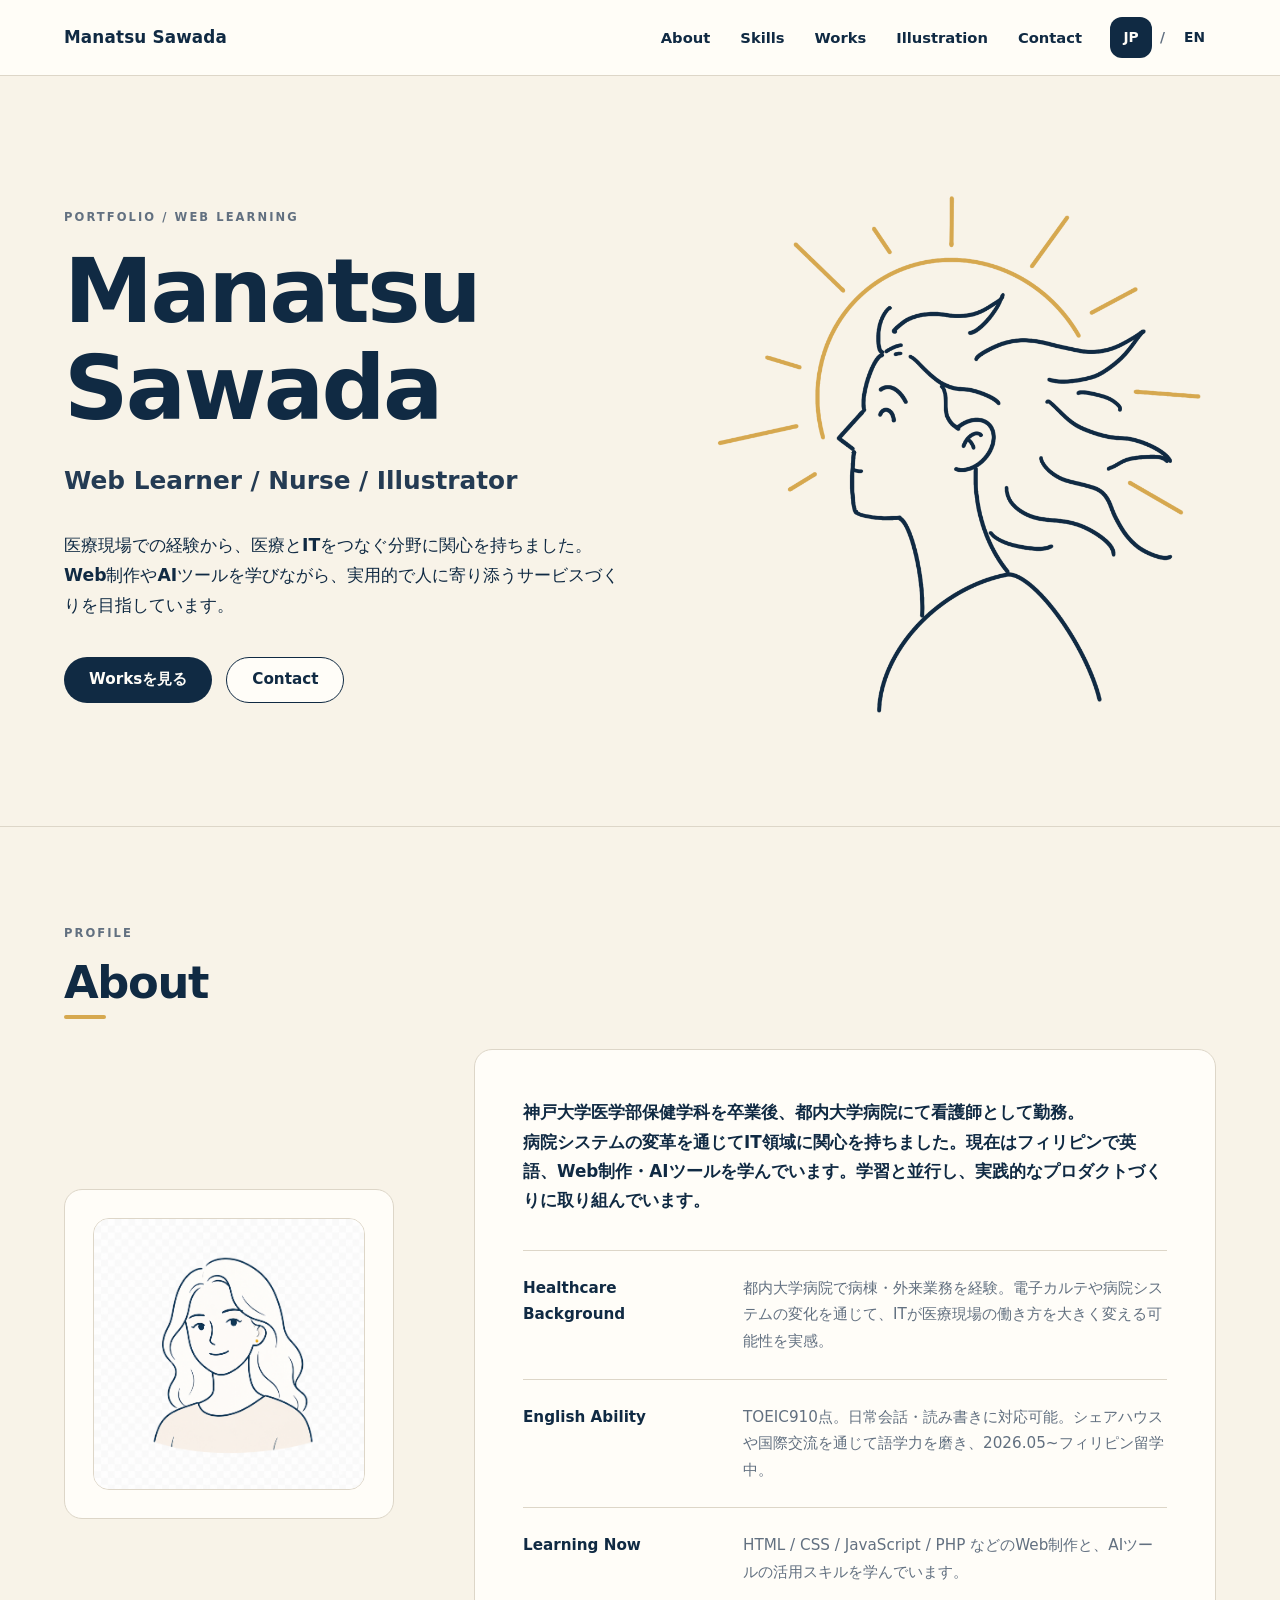
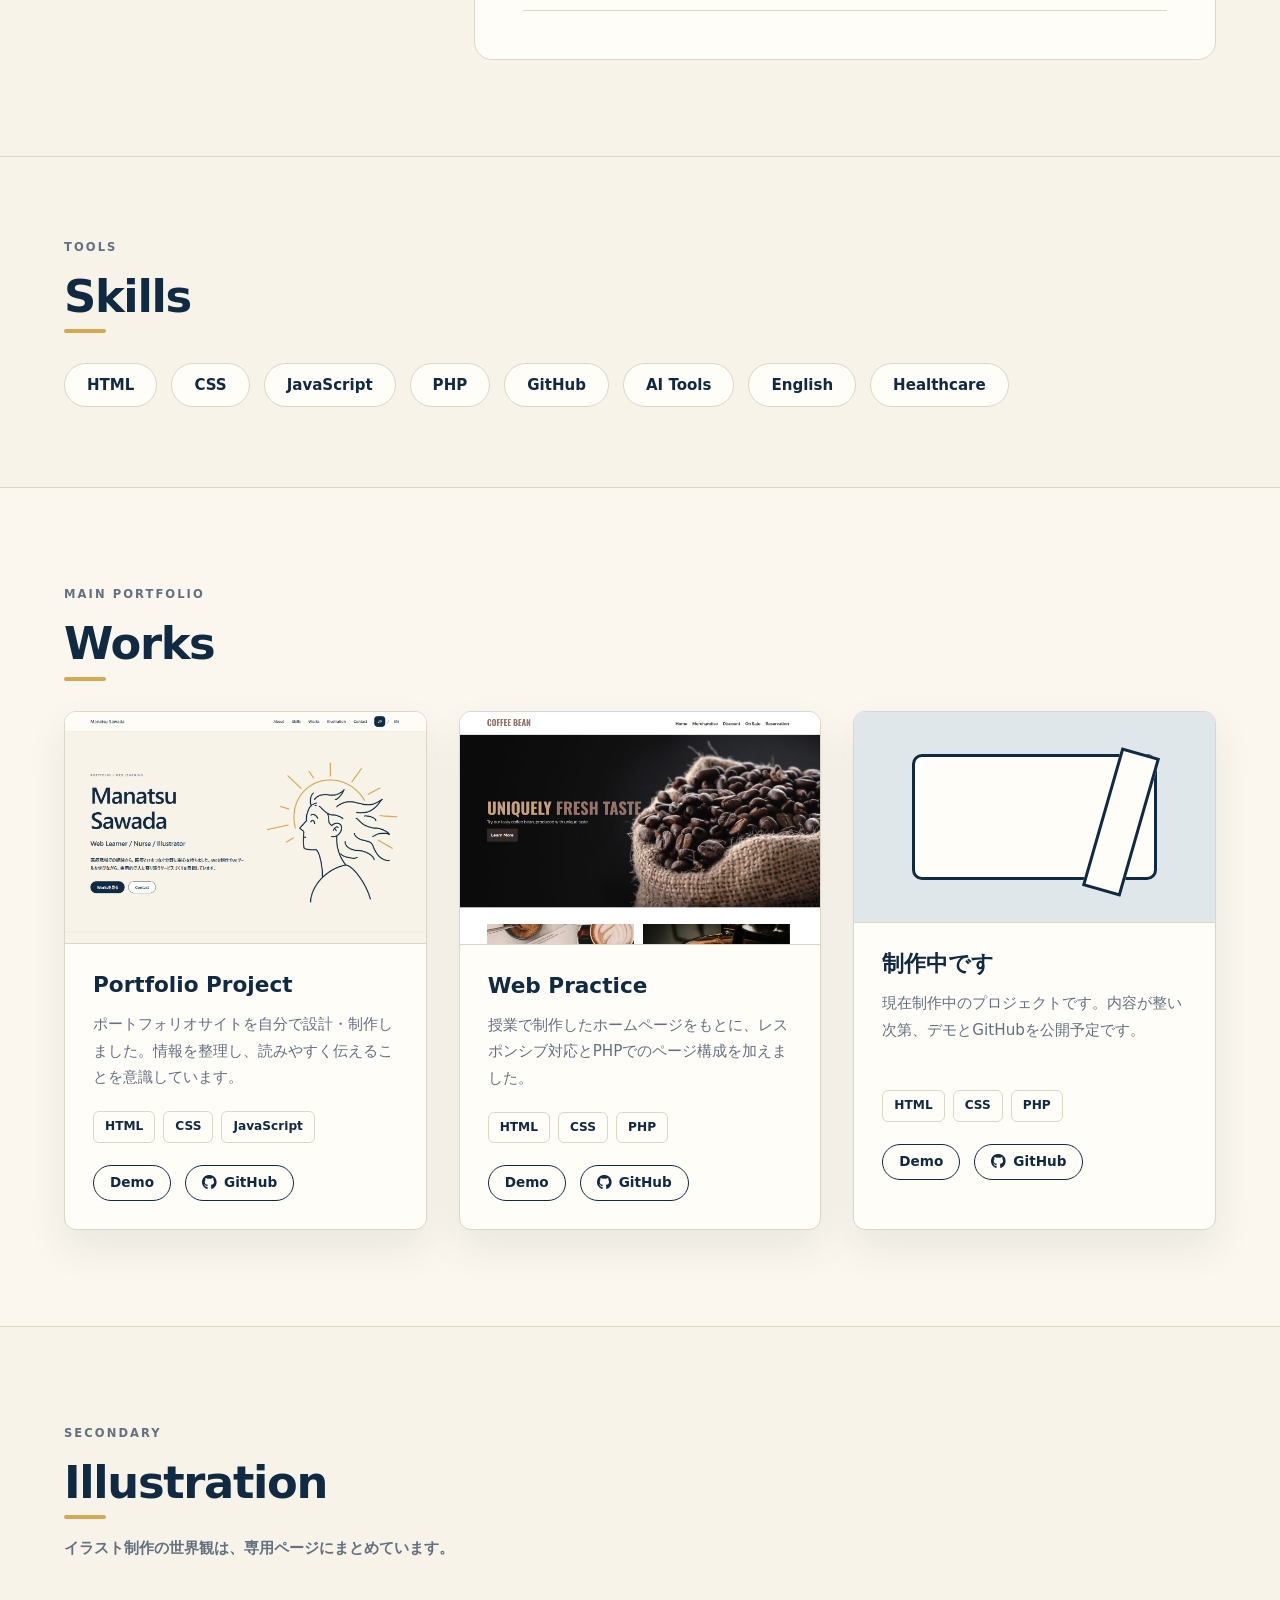
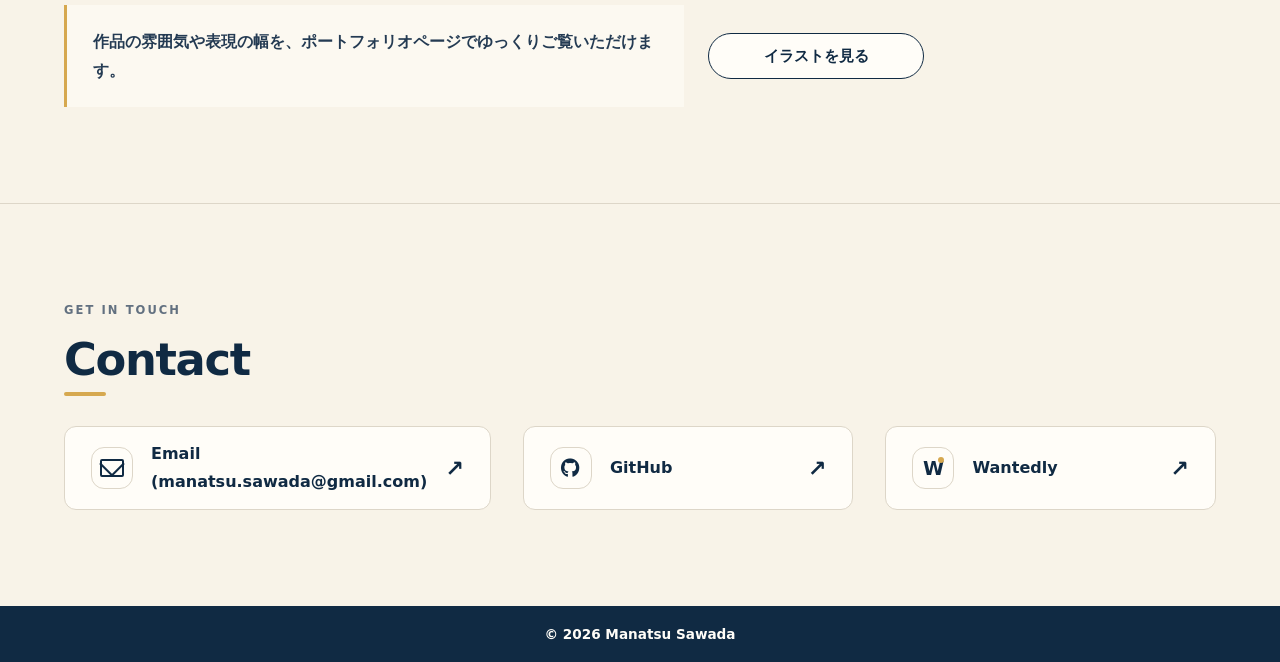
==== commit a2a56c5b: "Font Awesomeを追加し、GitHubリンクにアイコンを追加してスタイルを改善" ====
--- a/index.html
+++ b/index.html
@@ -8,6 +8,10 @@
       content="Manatsu Sawadaのポートフォリオサイト。看護師経験を活かしながらWeb制作とAIツールを学ぶWeb学習者の自己紹介・制作実績サイトです。"
     />
     <title>Manatsu Sawada | Portfolio</title>
+    <link
+      rel="stylesheet"
+      href="https://cdnjs.cloudflare.com/ajax/libs/font-awesome/6.5.2/css/all.min.css"
+    />
     <link rel="stylesheet" href="style.css" />
   </head>
   <body>
@@ -232,6 +236,7 @@
                     class="text-link"
                     target="_blank"
                     rel="noopener noreferrer"
+                    ><i class="fa-brands fa-github" aria-hidden="true"></i
                     >GitHub</a
                   >
                 </div>
@@ -276,6 +281,7 @@
                     class="text-link"
                     target="_blank"
                     rel="noopener noreferrer"
+                    ><i class="fa-brands fa-github" aria-hidden="true"></i
                     >GitHub</a
                   >
                 </div>
@@ -302,7 +308,10 @@
                 </ul>
                 <div class="card-actions">
                   <a href="#" class="text-link">Demo</a>
-                  <a href="#" class="text-link">GitHub</a>
+                  <a href="#" class="text-link"
+                    ><i class="fa-brands fa-github" aria-hidden="true"></i
+                    >GitHub</a
+                  >
                 </div>
               </div>
             </article>
@@ -371,7 +380,7 @@
               target="_blank"
               rel="noopener noreferrer"
             >
-              <span class="icon icon-github" aria-hidden="true"></span>
+              <i class="icon fa-brands fa-github" aria-hidden="true"></i>
               <span>GitHub</span>
               <span class="arrow" aria-hidden="true">↗</span>
             </a>
--- a/style.css
+++ b/style.css
@@ -651,6 +651,7 @@
 .text-link {
   display: inline-flex;
   align-items: center;
+  gap: 7px;
   min-height: 36px;
   padding: 0 16px;
   border: 1px solid var(--navy);
@@ -658,6 +659,10 @@
   color: var(--navy);
   font-size: 0.85rem;
   font-weight: 800;
+}
+
+.text-link .fa-github {
+  font-size: 0.95rem;
 }
 
 .illustration-layout {
@@ -720,6 +725,11 @@
 
 .contact-card .arrow {
   font-size: 1.4rem;
+}
+
+.contact-card .fa-github {
+  font-size: 1.2rem;
+  font-weight: 400;
 }
 
 .site-footer {
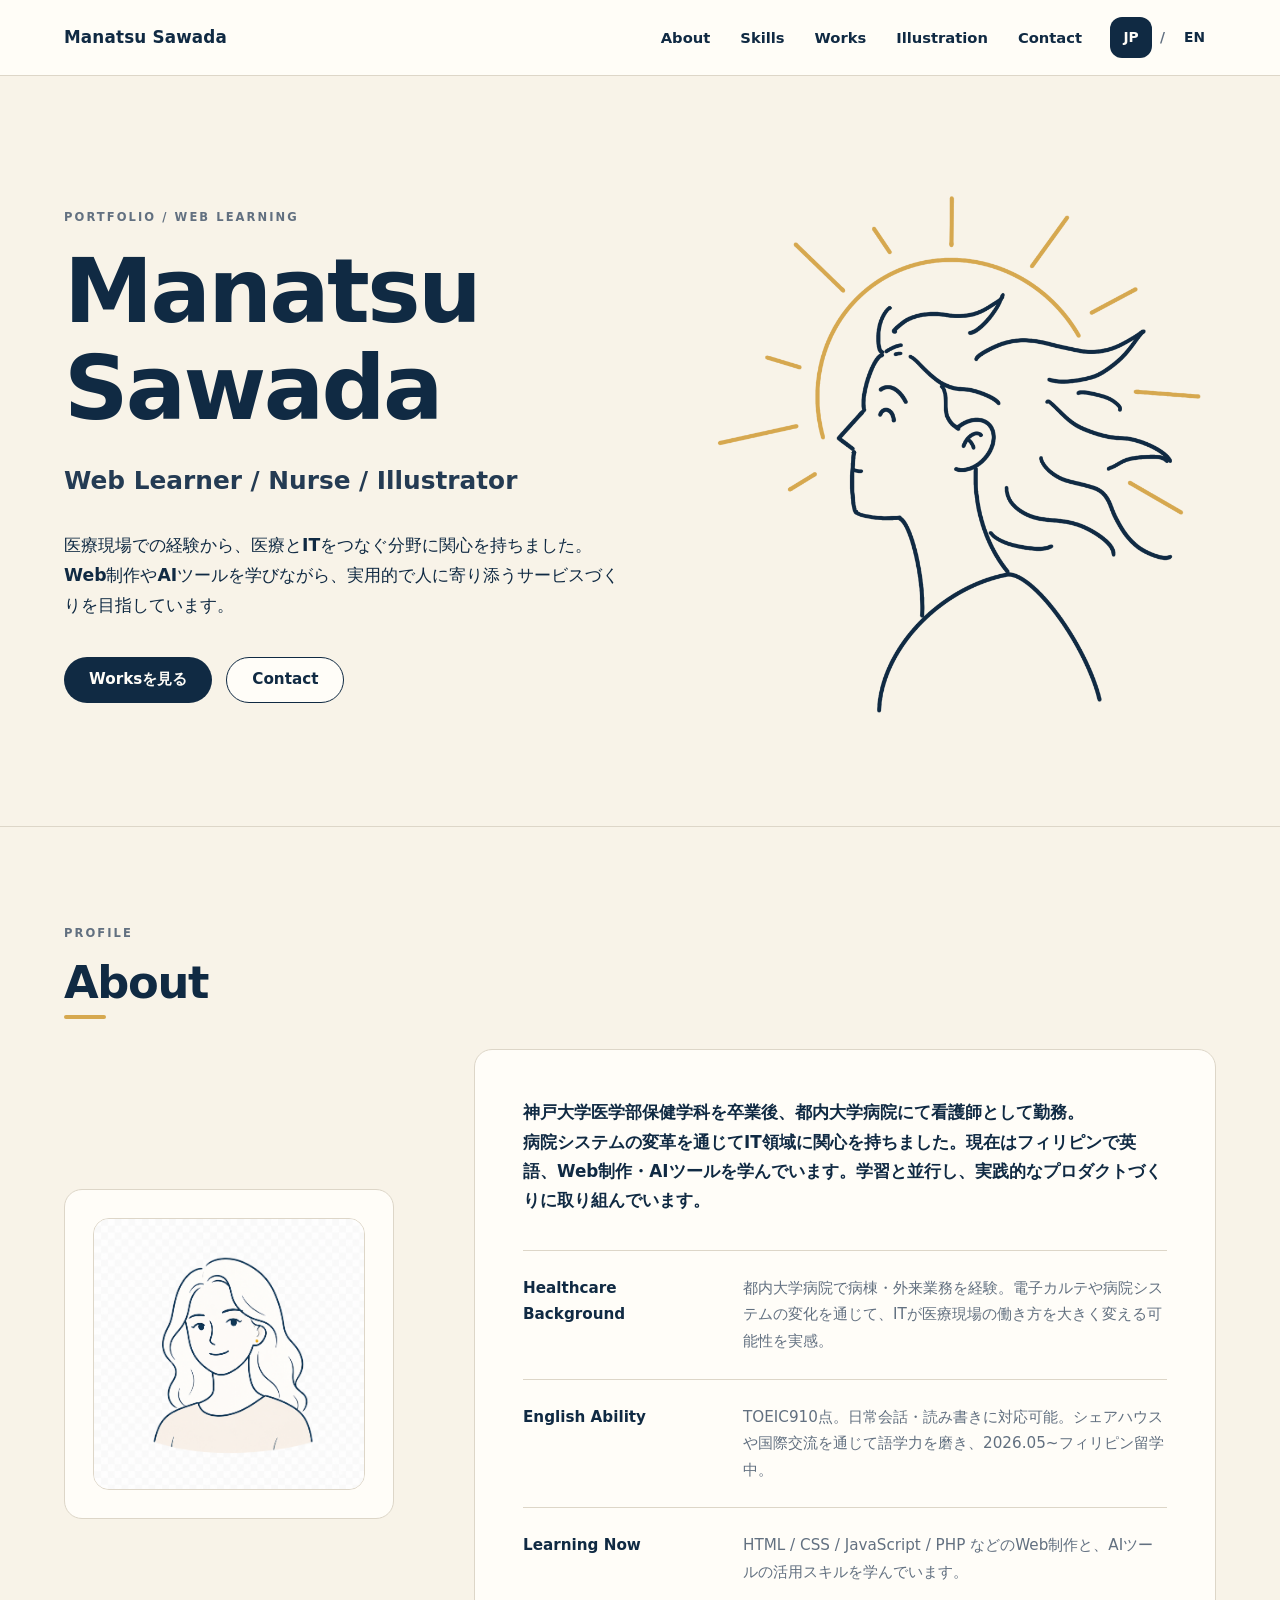
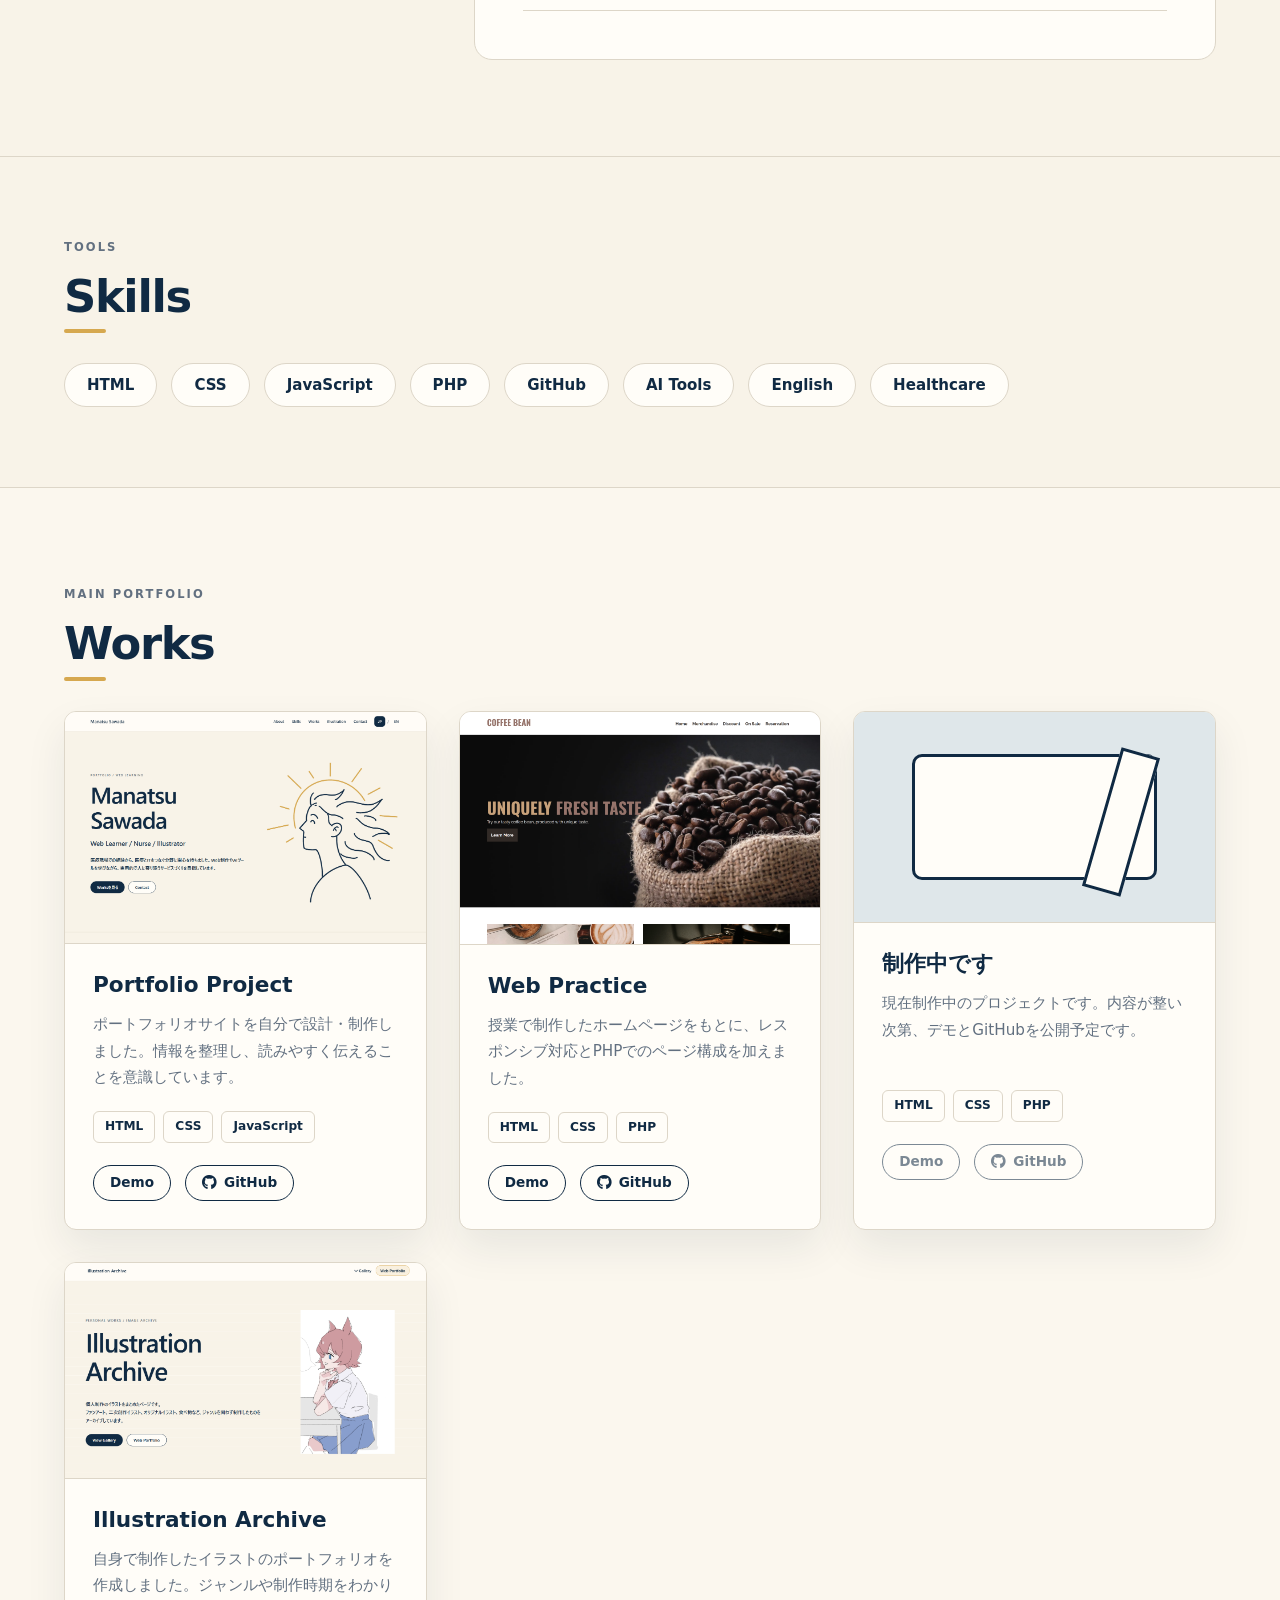
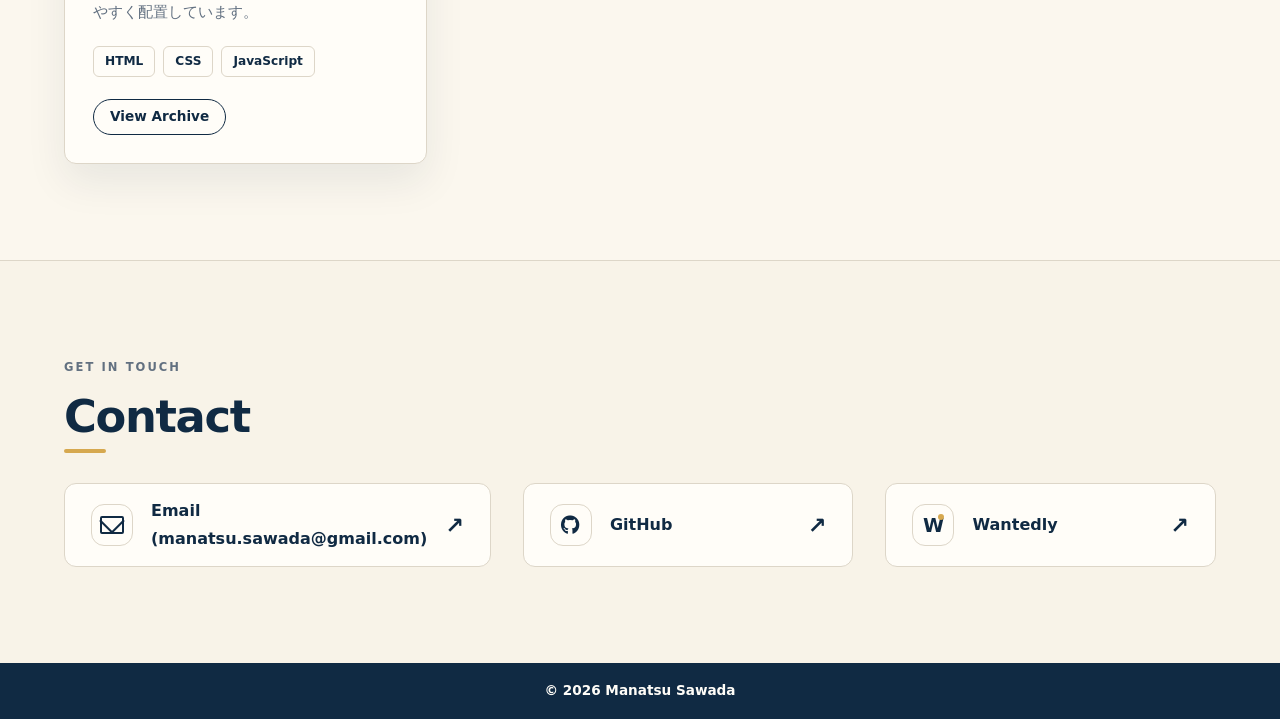
==== commit 01aa6ad2: "イラストアーカイブの画像を追加し、イラストに関連するHTML構造とスタイルを更新" ====
--- a/index.html
+++ b/index.html
@@ -35,7 +35,7 @@
         <a href="#about">About</a>
         <a href="#skills">Skills</a>
         <a href="#works">Works</a>
-        <a href="#illustration">Illustration</a>
+        <a href="illustration/index.html">Illustration</a>
         <a href="#contact">Contact</a>
       </nav>
 
@@ -79,16 +79,14 @@
                 data-i18n
                 data-ja="Worksを見る"
                 data-en="View Works"
-                >Worksを見る</a
-              >
+                >Worksを見る</a>
               <a
                 class="button button-secondary"
                 href="#contact"
                 data-i18n
                 data-ja="Contact"
                 data-en="Contact"
-                >Contact</a
-              >
+                >Contact</a>
             </div>
           </div>
 
@@ -229,16 +227,16 @@
                     class="text-link"
                     target="_blank"
                     rel="noopener noreferrer"
-                    >Demo</a
-                  >
+                    >Demo</a>
                   <a
                     href="https://github.com/manatsu-sawada/portfolio"
                     class="text-link"
                     target="_blank"
                     rel="noopener noreferrer"
-                    ><i class="fa-brands fa-github" aria-hidden="true"></i
-                    >GitHub</a
                   >
+                    <i class="fa-brands fa-github" aria-hidden="true"></i>
+                    GitHub
+                  </a>
                 </div>
               </div>
             </article>
@@ -274,16 +272,16 @@
                     class="text-link"
                     target="_blank"
                     rel="noopener noreferrer"
-                    >Demo</a
-                  >
+                    >Demo</a>
                   <a
                     href="https://github.com/manatsu-sawada/coffee-bean.github.io"
                     class="text-link"
                     target="_blank"
                     rel="noopener noreferrer"
-                    ><i class="fa-brands fa-github" aria-hidden="true"></i
-                    >GitHub</a
                   >
+                    <i class="fa-brands fa-github" aria-hidden="true"></i>
+                    GitHub
+                  </a>
                 </div>
               </div>
             </article>
@@ -307,52 +305,52 @@
                   <li>PHP</li>
                 </ul>
                 <div class="card-actions">
-                  <a href="#" class="text-link">Demo</a>
-                  <a href="#" class="text-link"
-                    ><i class="fa-brands fa-github" aria-hidden="true"></i
-                    >GitHub</a
-                  >
+                  <span class="text-link is-disabled" aria-disabled="true">
+                    Demo
+                  </span>
+                  <span class="text-link is-disabled" aria-disabled="true">
+                    <i class="fa-brands fa-github" aria-hidden="true"></i>
+                    GitHub
+                  </span>
                 </div>
               </div>
             </article>
-          </div>
-        </div>
-      </section>
-
-      <section class="section illustration-section" id="illustration">
-        <div class="container">
-          <div class="section-heading">
-            <p class="eyebrow">SECONDARY</p>
-            <h2 data-i18n data-ja="Illustration" data-en="Illustration">
-              Illustration
-            </h2>
-            <p
-              class="section-description"
-              data-i18n
-              data-ja="&#12452;&#12521;&#12473;&#12488;&#21046;&#20316;&#12398;&#19990;&#30028;&#35251;&#12399;&#12289;&#23554;&#29992;&#12506;&#12540;&#12472;&#12395;&#12414;&#12392;&#12417;&#12390;&#12356;&#12414;&#12377;&#12290;"
-              data-en="A quiet visual archive of personal illustration work, shaped with mood, detail, and a soft sense of story."
-            >
-              &#12452;&#12521;&#12473;&#12488;&#21046;&#20316;&#12398;&#19990;&#30028;&#35251;&#12399;&#12289;&#23554;&#29992;&#12506;&#12540;&#12472;&#12395;&#12414;&#12392;&#12417;&#12390;&#12356;&#12414;&#12377;&#12290;
-            </p>
-          </div>
-          <div class="illustration-layout">
-            <div class="illustration-cta-copy">
-              <p
-                data-i18n
-                data-ja="&#20316;&#21697;&#12398;&#38640;&#22258;&#27671;&#12420;&#34920;&#29694;&#12398;&#24133;&#12434;&#12289;&#12509;&#12540;&#12488;&#12501;&#12457;&#12522;&#12458;&#12506;&#12540;&#12472;&#12391;&#12422;&#12387;&#12367;&#12426;&#12372;&#35239;&#12356;&#12383;&#12384;&#12369;&#12414;&#12377;&#12290;"
-                data-en="Step into a curated illustration portfolio that complements the technical work with a lighter, more personal creative voice."
-              >
-                &#20316;&#21697;&#12398;&#38640;&#22258;&#27671;&#12420;&#34920;&#29694;&#12398;&#24133;&#12434;&#12289;&#12509;&#12540;&#12488;&#12501;&#12457;&#12522;&#12458;&#12506;&#12540;&#12472;&#12391;&#12422;&#12387;&#12367;&#12426;&#12372;&#35239;&#12356;&#12383;&#12384;&#12369;&#12414;&#12377;&#12290;
-              </p>
-            </div>
-            <a
-              class="button button-secondary illustration-cta-button"
-              href="illustration/index.html"
-              data-i18n
-              data-ja="&#12452;&#12521;&#12473;&#12488;&#12434;&#35211;&#12427;"
-              data-en="View Illustration Portfolio"
-              >&#12452;&#12521;&#12473;&#12488;&#12434;&#35211;&#12427;</a
-            >
+
+            <article class="work-card">
+              <div class="work-visual work-thumbnail">
+                <img
+                  src="images/illustration_archive.png"
+                  alt="Illustration Archive website thumbnail"
+                  onerror="this.parentElement.classList.add('is-missing'); this.remove()"
+                />
+              </div>
+              <div class="work-body">
+                <h3
+                  data-i18n
+                  data-ja="Illustration Archive"
+                  data-en="Illustration Archive"
+                >
+                  Illustration Archive
+                </h3>
+                <p
+                  data-i18n
+                  data-ja="自身で制作したイラストのポートフォリオを作成しました。ジャンルや制作時期をわかりやすく配置しています。"
+                  data-en="I created a portfolio for my illustration work, organized clearly by genre and production period."
+                >
+                  自身で制作したイラストのポートフォリオを作成しました。ジャンルや制作時期をわかりやすく配置しています。
+                </p>
+                <ul class="mini-tags">
+                  <li>HTML</li>
+                  <li>CSS</li>
+                  <li>JavaScript</li>
+                </ul>
+                <div class="card-actions">
+                  <a href="illustration/index.html" class="text-link">
+                    View Archive
+                  </a>
+                </div>
+              </div>
+            </article>
           </div>
         </div>
       </section>
--- a/style.css
+++ b/style.css
@@ -665,44 +665,9 @@
   font-size: 0.95rem;
 }
 
-.illustration-layout {
-  display: grid;
-  grid-template-columns: minmax(0, 620px) auto;
-  gap: 24px;
-  align-items: center;
-  max-width: 860px;
-}
-
-.illustration-cta-copy {
-  padding: 22px 26px;
-  border-left: 3px solid var(--mustard);
-  background: rgba(255, 253, 248, 0.58);
-}
-
-.illustration-cta-copy p {
-  max-width: 560px;
-  margin: 0;
-  color: var(--navy-soft);
-  font-size: 0.98rem;
-  font-weight: 650;
-  line-height: 1.85;
-}
-
-.illustration-cta-button {
-  min-width: 214px;
-  transition:
-    border-color 0.18s ease,
-    background-color 0.18s ease,
-    color 0.18s ease,
-    transform 0.18s ease;
-}
-
-.illustration-cta-button:hover,
-.illustration-cta-button:focus-visible {
-  border-color: var(--mustard);
-  background: var(--paper);
-  color: var(--navy);
-  transform: translateY(-1px);
+.text-link.is-disabled {
+  opacity: 0.55;
+  cursor: not-allowed;
 }
 
 .contact-grid {
@@ -802,9 +767,6 @@
     grid-template-columns: 1fr;
   }
 
-  .illustration-layout {
-    grid-template-columns: 1fr;
-  }
 }
 
 @media (max-width: 640px) {
@@ -877,14 +839,6 @@
     font-size: 0.86rem;
   }
 
-  .illustration-cta-copy {
-    padding: 24px;
-  }
-
-  .illustration-cta-button {
-    width: 100%;
-  }
-
   .contact-grid {
     gap: 18px;
   }
